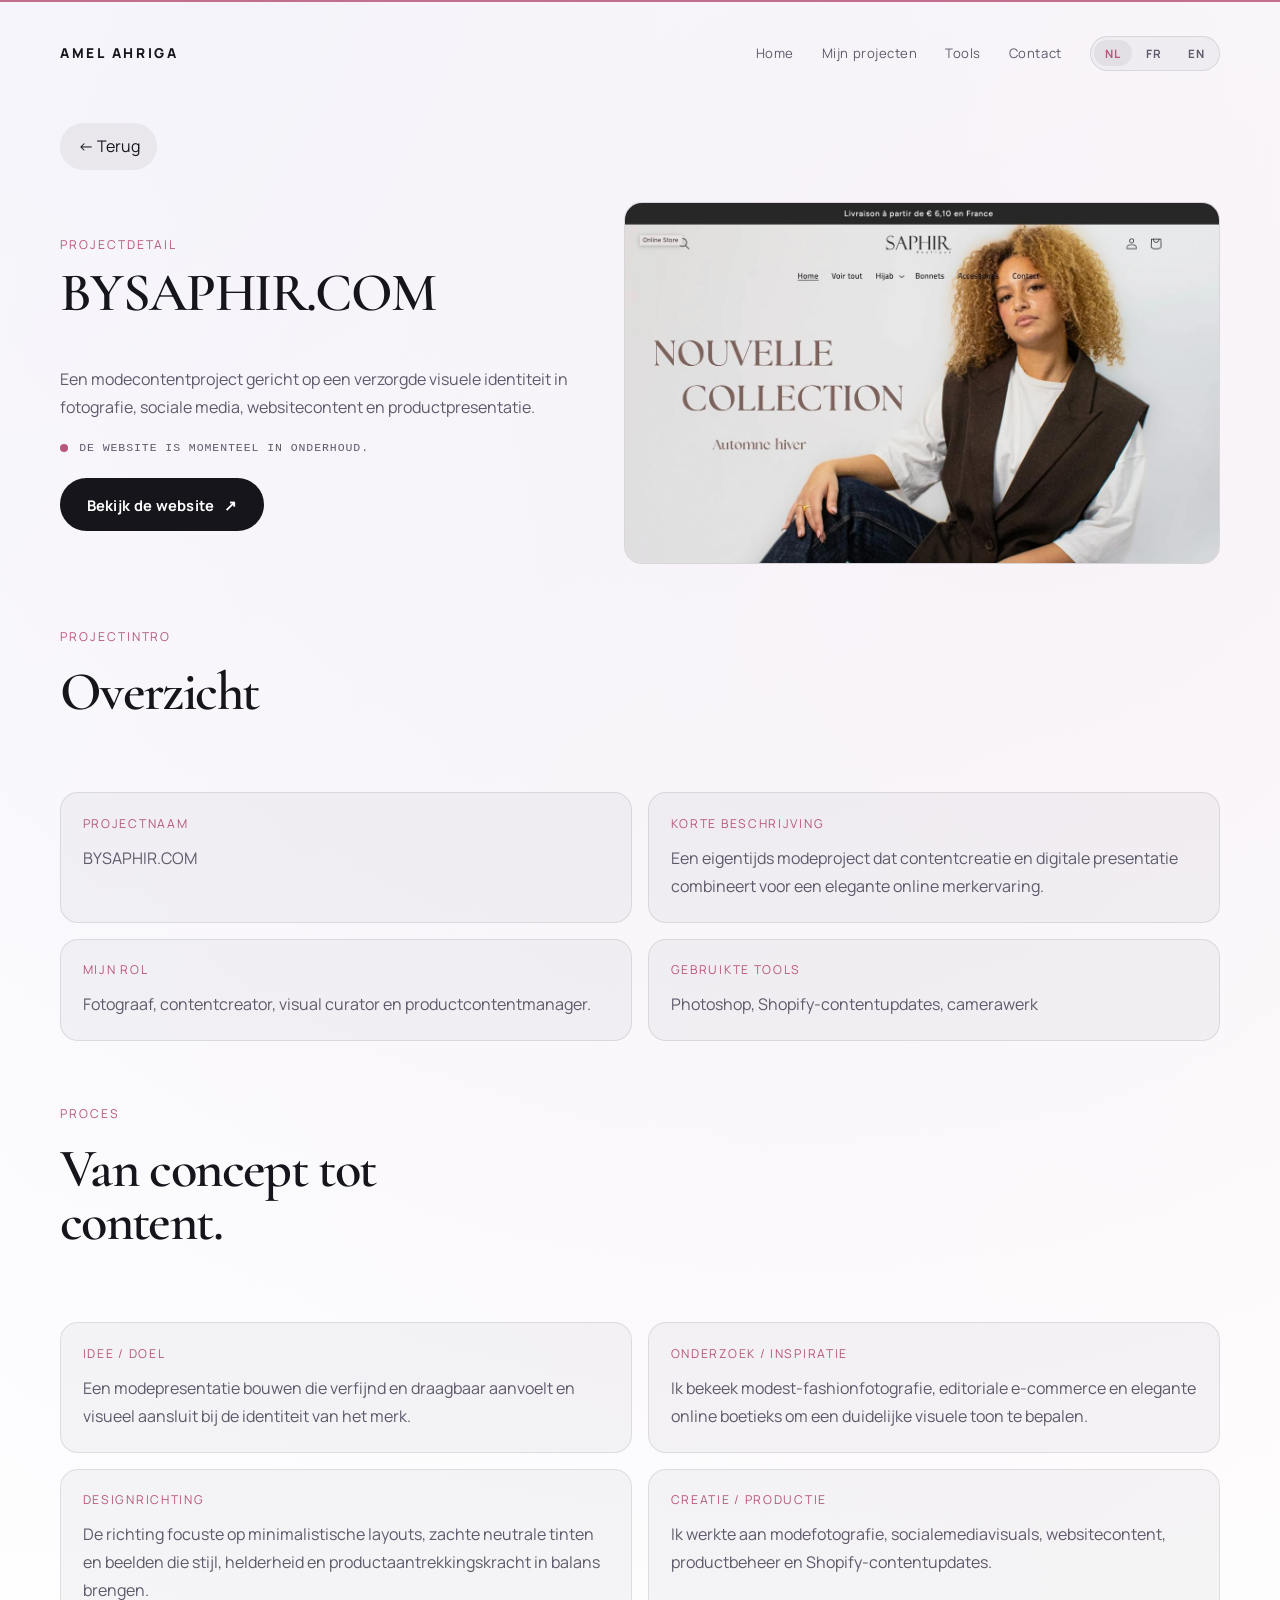
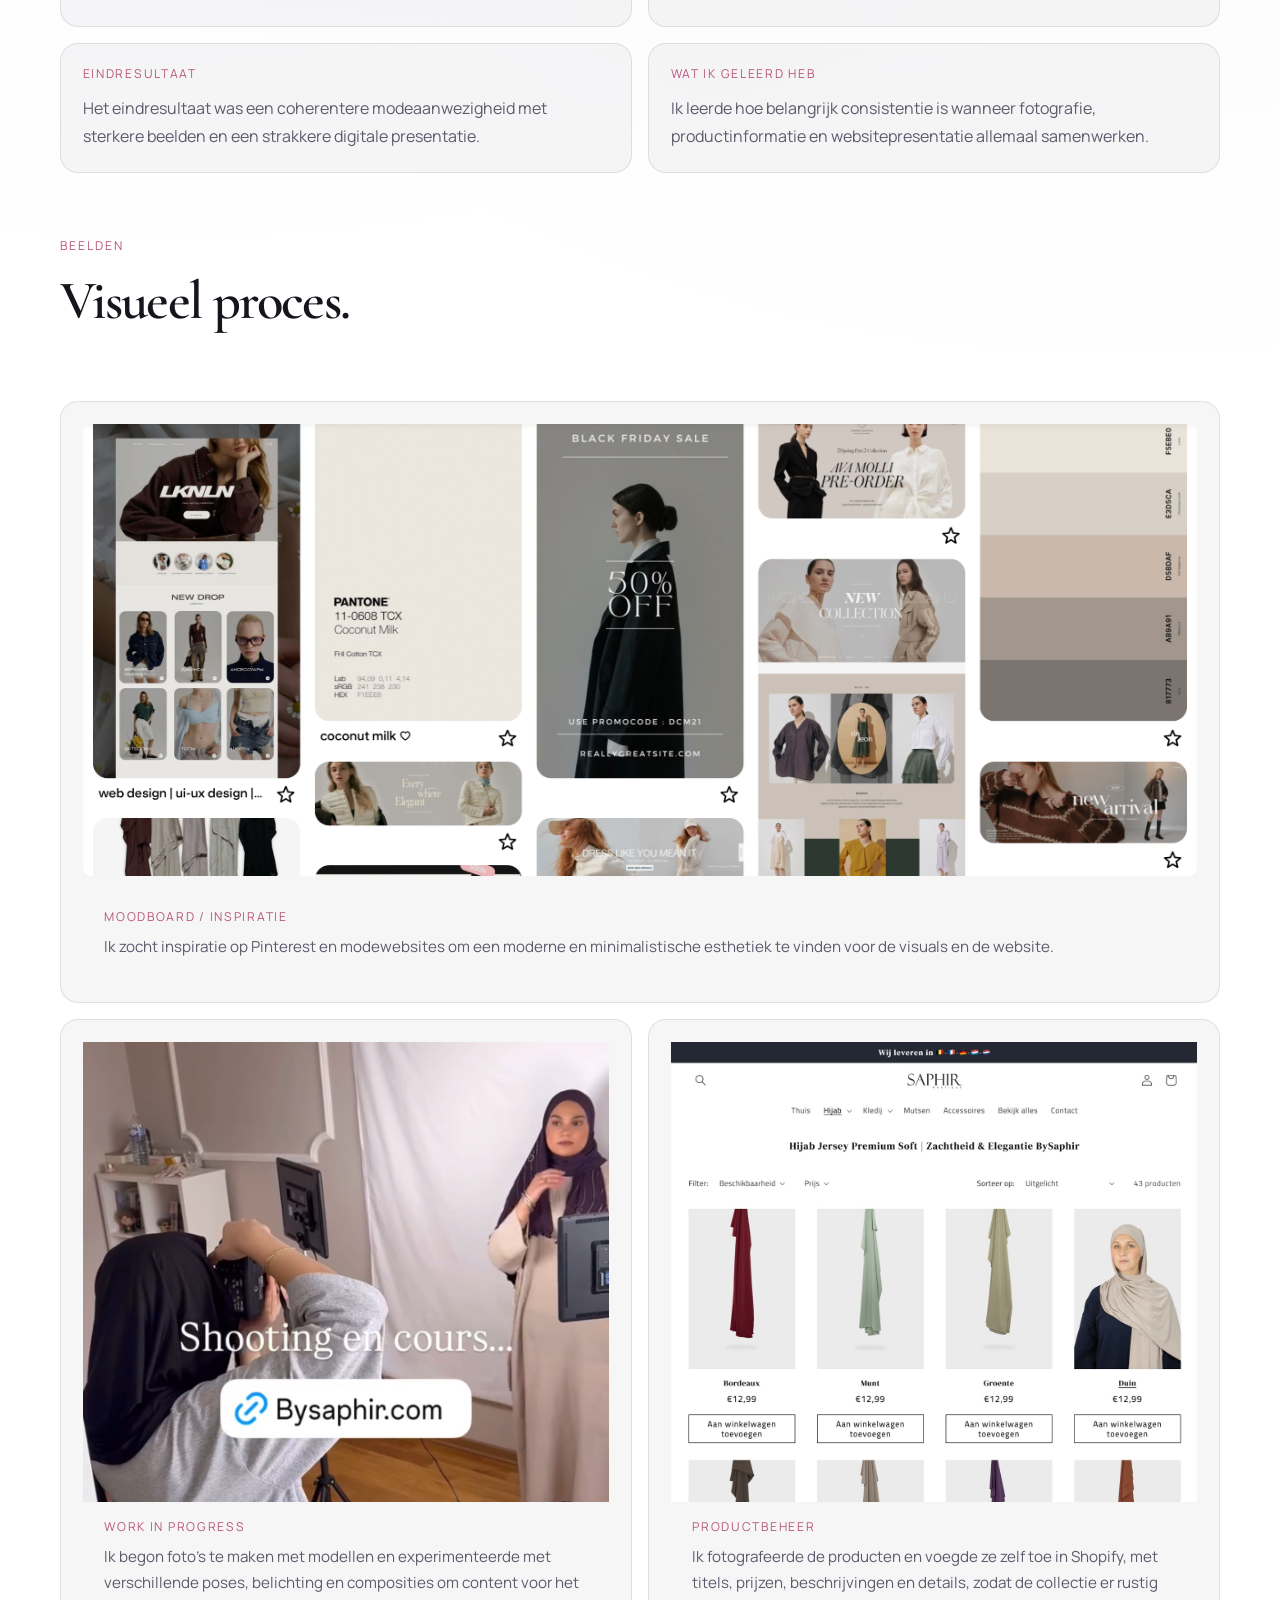
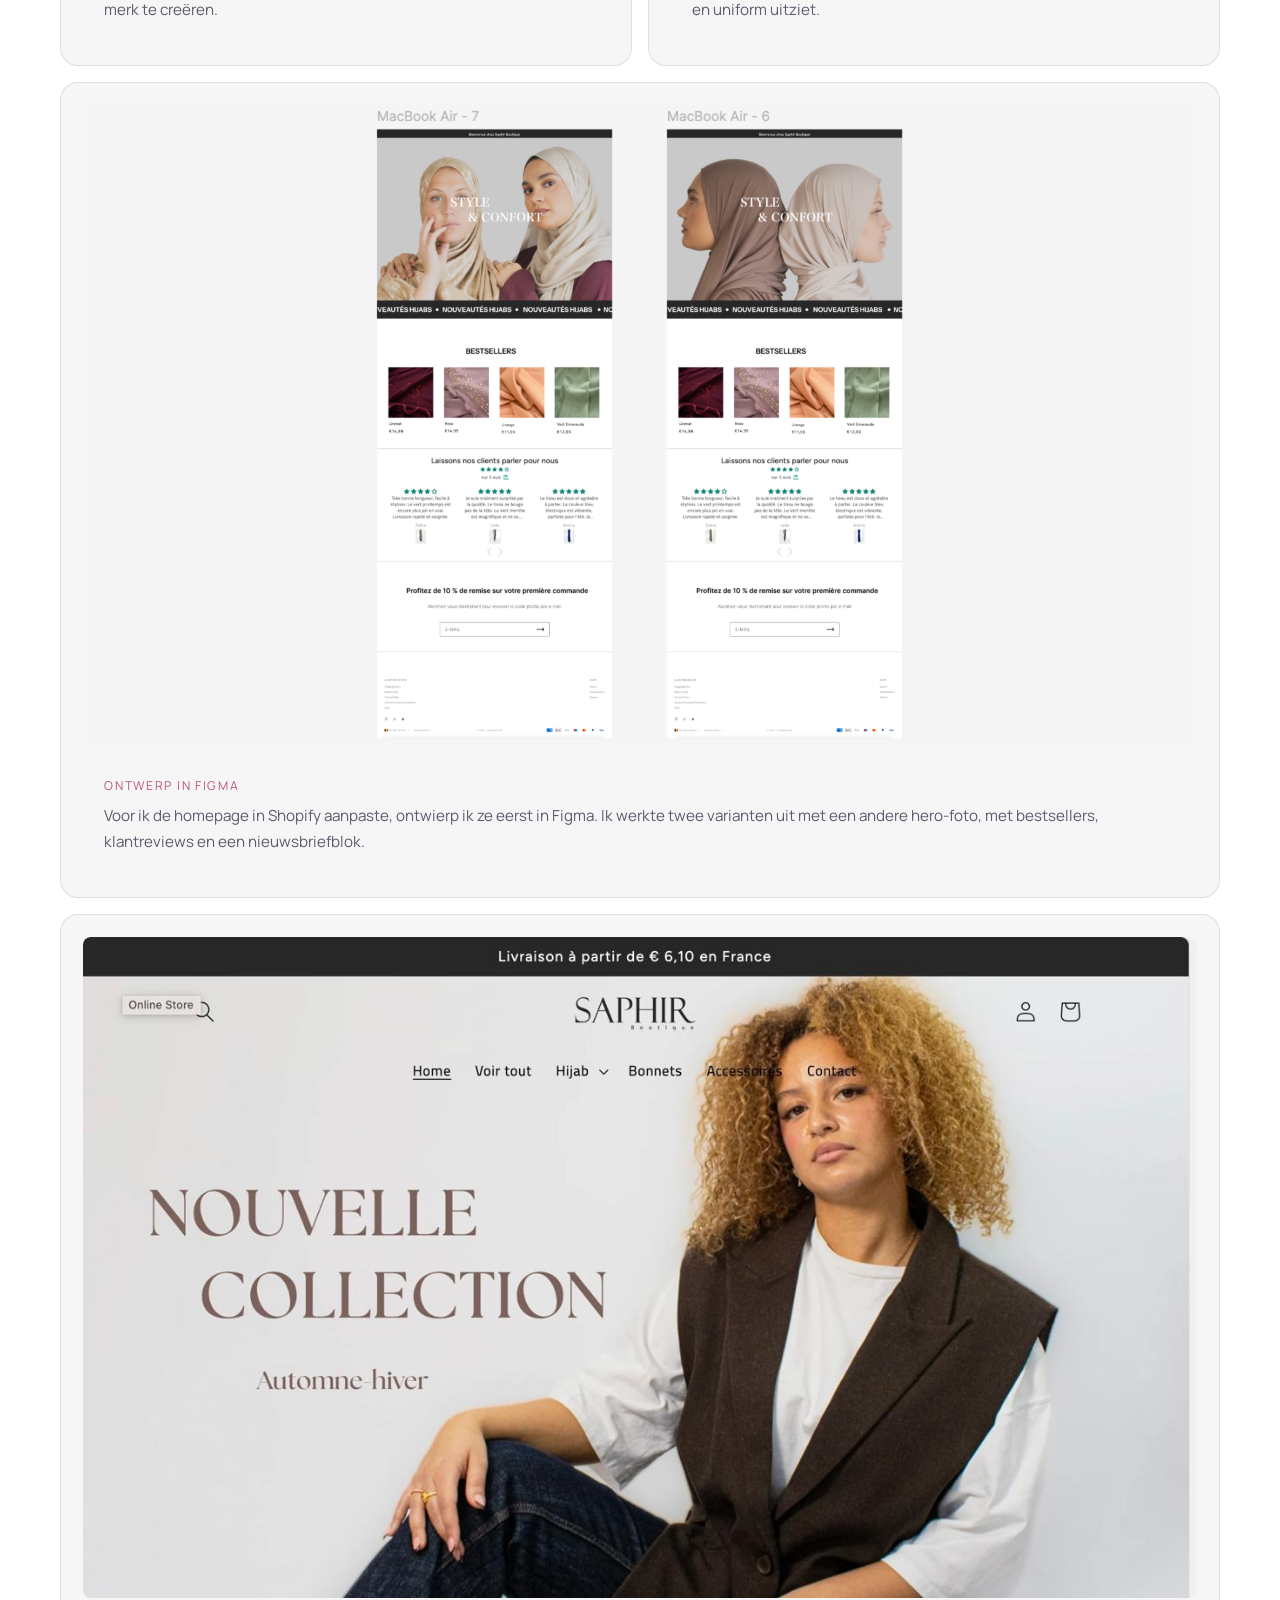
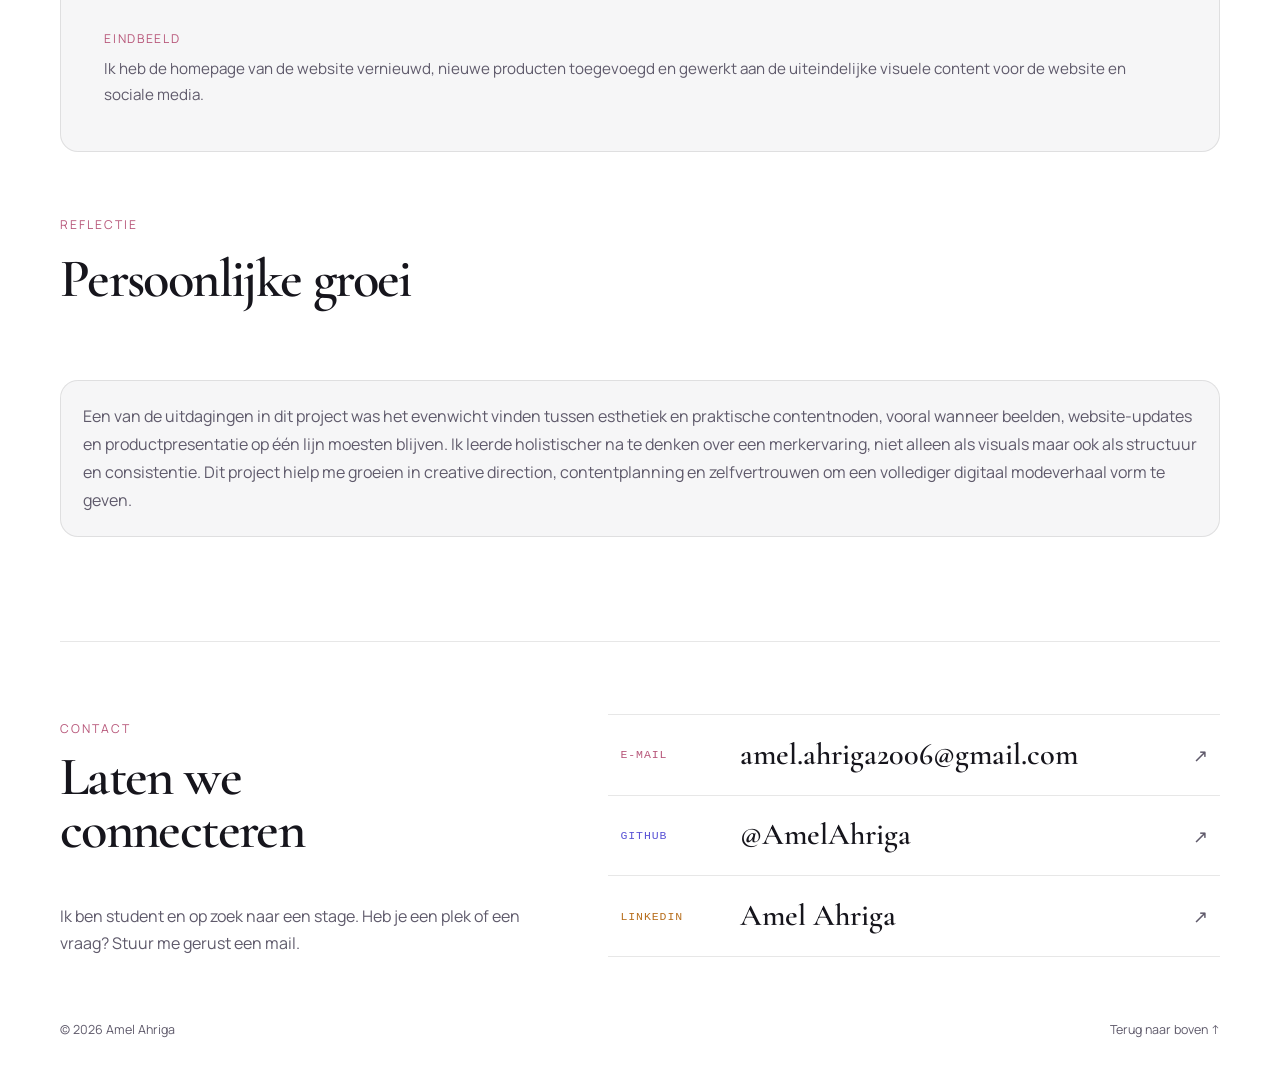
==== bysaphir.html @ 90c26c4d "Split portfolio into pages, add projects and light redesign - Move images into image/ and give each " ====
<!doctype html>
<html lang="nl">
  <head>
    <meta charset="UTF-8" />
    <meta name="viewport" content="width=device-width, initial-scale=1.0" />
    <title data-i18n="meta.title">Amel Ahriga | Digital Experience Design</title>
    <meta
      name="description"
      data-i18n-content="meta.description"
      content="Portfolio van Amel Ahriga, student Digital Experience Design, met werk in fotografie, XD/UI-design en 3D-design."
    />
    <link
      rel="icon"
      href="data:image/svg+xml,%3Csvg xmlns='http://www.w3.org/2000/svg' viewBox='0 0 64 64'%3E%3Ccircle cx='32' cy='32' r='30' fill='%2308080b' stroke='%23f4f1f8' stroke-width='2'/%3E%3Ctext x='31' y='42' text-anchor='middle' font-family='Georgia,serif' font-size='27' fill='%23f4f1f8'%3EAA%3C/text%3E%3Ccircle cx='51' cy='49' r='4' fill='%23d5849c'/%3E%3C/svg%3E"
    />
    <link rel="preconnect" href="https://fonts.googleapis.com" />
    <link rel="preconnect" href="https://fonts.gstatic.com" crossorigin />
    <link
      href="https://fonts.googleapis.com/css2?family=Manrope:wght@400;500;600;700;800&family=Cormorant+Garamond:wght@500;600&display=swap"
      rel="stylesheet"
    />
    <link rel="stylesheet" href="styles.css" />
  </head>
  <body>
    <div class="page-shell">
      <header class="site-header">
        <button
          class="brand"
          type="button"
          data-open-home
          aria-label="Amel Ahriga, home"
        >
          <span class="brand-name">Amel Ahriga</span>
        </button>
        <div class="header-right">
          <nav
            class="site-nav"
            aria-label="Hoofdnavigatie"
            data-i18n-aria="nav.aria"
          >
            <button type="button" data-open-home data-i18n="nav.home">
              Home
            </button>
            <button type="button" data-scroll-to="projects" data-i18n="nav.projects">
              Mijn projecten
            </button>
            <button type="button" data-scroll-to="skills" data-i18n="nav.tools">
              Tools
            </button>
            <button type="button" data-scroll-to="contact" data-i18n="nav.contact">
              Contact
            </button>
          </nav>
          <div
            class="lang-switch"
            role="group"
            aria-label="Taal kiezen"
            data-i18n-aria="lang.aria"
          >
            <button type="button" data-set-lang="nl" lang="nl" aria-pressed="true">
              NL
            </button>
            <button type="button" data-set-lang="fr" lang="fr" aria-pressed="false">
              FR
            </button>
            <button type="button" data-set-lang="en" lang="en" aria-pressed="false">
              EN
            </button>
          </div>
        </div>
      </header>

      <main id="top">
        <!-- ===================== PROJECT: BYSAPHIR ===================== -->
        <section
          class="project-detail section"
          data-project-view="bysaphir"
        >
          <button
            class="back-button"
            type="button"
            data-back-to-projects
            data-i18n="common.back"
          >
            ← Terug
          </button>

          <div class="detail-hero reveal is-visible">
            <div class="detail-copy">
              <p class="eyebrow" data-i18n="common.projectDetail">
                Projectdetail
              </p>
              <h2>BYSAPHIR.COM</h2>
              <p class="section-text" data-i18n="saphir.lead">
                Een modecontentproject gericht op een verzorgde visuele
                identiteit in fotografie, sociale media, websitecontent en
                productpresentatie.
              </p>
              <p class="in-progress-note status-note">
                <span class="in-progress-dot" aria-hidden="true"></span>
                <span data-i18n="saphir.maintenance">De website is momenteel in onderhoud.</span>
              </p>
              <div class="hero-actions">
                <a
                  class="hero-button hero-button-primary"
                  href="https://www.bysaphir.com/"
                  target="_blank"
                  rel="noopener"
                >
                  <span data-i18n="common.viewLive">Bekijk de website</span>
                  <span aria-hidden="true">↗</span>
                </a>
              </div>
            </div>
            <div class="detail-image-frame">
              <img
                src="image/bysaphir.jpg"
                alt="Collectiebeeld van de BYSAPHIR-website met een model en editoriale typografie."
                data-i18n-alt="card.saphir.photo.alt"
              />
            </div>
          </div>

          <div class="detail-section">
            <div class="section-heading">
              <p class="eyebrow" data-i18n="common.projectIntro">
                Projectintro
              </p>
              <h2 data-i18n="common.overview">Overzicht</h2>
            </div>
            <div class="detail-meta-grid">
              <article class="detail-meta-card">
                <p class="meta-label" data-i18n="common.projectName">
                  Projectnaam
                </p>
                <p>BYSAPHIR.COM</p>
              </article>
              <article class="detail-meta-card">
                <p class="meta-label" data-i18n="common.shortDesc">
                  Korte beschrijving
                </p>
                <p data-i18n="saphir.shortDesc">
                  Een eigentijds modeproject dat contentcreatie en digitale
                  presentatie combineert voor een elegante online
                  merkervaring.
                </p>
              </article>
              <article class="detail-meta-card">
                <p class="meta-label" data-i18n="common.role">Mijn rol</p>
                <p data-i18n="saphir.role">
                  Fotograaf, contentcreator, visual curator en
                  productcontentmanager.
                </p>
              </article>
              <article class="detail-meta-card">
                <p class="meta-label" data-i18n="common.tools">
                  Gebruikte tools
                </p>
                <p data-i18n="saphir.tools">
                  Photoshop, Shopify-contentupdates, camerawerk
                </p>
              </article>
            </div>
          </div>

          <div class="detail-section">
            <div class="section-heading">
              <p class="eyebrow" data-i18n="common.process">Proces</p>
              <h2 data-i18n="saphir.processTitle">Van concept tot content.</h2>
            </div>
            <div class="process-grid">
              <article class="process-card">
                <p class="meta-label" data-i18n="common.idea">Idee / doel</p>
                <p data-i18n="saphir.idea">
                  Een modepresentatie bouwen die verfijnd en draagbaar
                  aanvoelt en visueel aansluit bij de identiteit van het merk.
                </p>
              </article>
              <article class="process-card">
                <p class="meta-label" data-i18n="common.research">
                  Onderzoek / inspiratie
                </p>
                <p data-i18n="saphir.research">
                  Ik bekeek modest-fashionfotografie, editoriale e-commerce en
                  elegante online boetieks om een duidelijke visuele toon te
                  bepalen.
                </p>
              </article>
              <article class="process-card">
                <p class="meta-label" data-i18n="common.direction">
                  Designrichting
                </p>
                <p data-i18n="saphir.direction">
                  De richting focuste op minimalistische layouts, zachte
                  neutrale tinten en beelden die stijl, helderheid en
                  productaantrekkingskracht in balans brengen.
                </p>
              </article>
              <article class="process-card">
                <p class="meta-label" data-i18n="common.creation">
                  Creatie / productie
                </p>
                <p data-i18n="saphir.creation">
                  Ik werkte aan modefotografie, socialemediavisuals,
                  websitecontent, productbeheer en Shopify-contentupdates.
                </p>
              </article>
              <article class="process-card">
                <p class="meta-label" data-i18n="common.result">
                  Eindresultaat
                </p>
                <p data-i18n="saphir.result">
                  Het eindresultaat was een coherentere modeaanwezigheid met
                  sterkere beelden en een strakkere digitale presentatie.
                </p>
              </article>
              <article class="process-card">
                <p class="meta-label" data-i18n="common.learned">
                  Wat ik geleerd heb
                </p>
                <p data-i18n="saphir.learned">
                  Ik leerde hoe belangrijk consistentie is wanneer fotografie,
                  productinformatie en websitepresentatie allemaal
                  samenwerken.
                </p>
              </article>
            </div>
          </div>

          <div class="detail-section">
            <div class="section-heading">
              <p class="eyebrow" data-i18n="common.images">Beelden</p>
              <h2 data-i18n="common.visualProcess">Visueel proces.</h2>
            </div>
            <div class="detail-gallery detail-gallery-saphir">
              <figure class="gallery-card gallery-visual gallery-span">
                <img
                  src="image/bysaphir-moodboard.png"
                  alt="Pinterest-inspiratiebord voor BYSAPHIR met minimalistische modewebsites, neutrale kleurpaletten en editoriale modebeelden."
                  data-i18n-alt="saphir.moodboardAlt"
                />
                <figcaption>
                  <span data-i18n="common.moodboard">Moodboard / inspiratie</span>
                  <p data-i18n="saphir.moodboard">
                    Ik zocht inspiratie op Pinterest en modewebsites om een
                    moderne en minimalistische esthetiek te vinden voor de
                    visuals en de website.
                  </p>
                </figcaption>
              </figure>
              <figure class="gallery-card gallery-visual gallery-visual-tall">
                <img
                  src="image/bysaphir-progress.jpeg"
                  alt="Behind the scenes van een BYSAPHIR-fotoshoot met camera, statief en studioachtergrond."
                  data-i18n-alt="saphir.wipAlt"
                />
                <figcaption>
                  <span data-i18n="common.wip">Work in progress</span>
                  <p data-i18n="saphir.wip">
                    Ik begon foto's te maken met modellen en experimenteerde
                    met verschillende poses, belichting en composities om
                    content voor het merk te creëren.
                  </p>
                </figcaption>
              </figure>
              <figure class="gallery-card gallery-visual gallery-visual-top">
                <img
                  src="image/bysaphir-products.jpg"
                  alt="Collectiepagina van BYSAPHIR met hijabs in verschillende kleuren, productfoto's, prijzen en filters."
                  data-i18n-alt="saphir.productsAlt"
                />
                <figcaption>
                  <span data-i18n="common.products">Productbeheer</span>
                  <p data-i18n="saphir.products">Ik fotografeerde de producten en voegde ze zelf toe in Shopify, met titels, prijzen, beschrijvingen en details, zodat de collectie er rustig en uniform uitziet.</p>
                </figcaption>
              </figure>
              <figure class="gallery-card gallery-visual gallery-span gallery-visual-contain">
                <img
                  src="image/bysaphir-figma.png"
                  alt="Twee Figma-ontwerpen van de BYSAPHIR-homepage met de hero Style &amp; Confort, bestsellers, klantreviews en een nieuwsbriefblok."
                  data-i18n-alt="saphir.figmaAlt"
                />
                <figcaption>
                  <span data-i18n="common.figmaDesign">Ontwerp in Figma</span>
                  <p data-i18n="saphir.figma">Voor ik de homepage in Shopify aanpaste, ontwierp ik ze eerst in Figma. Ik werkte twee varianten uit met een andere hero-foto, met bestsellers, klantreviews en een nieuwsbriefblok.</p>
                </figcaption>
              </figure>
              <figure class="gallery-card gallery-visual gallery-span">
                <img
                  src="image/bysaphir.jpg"
                  alt="Eindbeeld van de BYSAPHIR-collectie."
                  data-i18n-alt="saphir.finalAlt"
                />
                <figcaption>
                  <span data-i18n="common.finalVisual">Eindbeeld</span>
                  <p data-i18n="saphir.final">
                    Ik heb de homepage van de website vernieuwd, nieuwe
                    producten toegevoegd en gewerkt aan de uiteindelijke
                    visuele content voor de website en sociale media.
                  </p>
                </figcaption>
              </figure>
            </div>
          </div>

          <div class="detail-section">
            <div class="section-heading">
              <p class="eyebrow" data-i18n="common.reflection">Reflectie</p>
              <h2 data-i18n="common.growth">Persoonlijke groei</h2>
            </div>
            <div class="reflection-card">
              <p data-i18n="saphir.reflection">
                Een van de uitdagingen in dit project was het evenwicht vinden
                tussen esthetiek en praktische contentnoden, vooral wanneer
                beelden, website-updates en productpresentatie op één lijn
                moesten blijven. Ik leerde holistischer na te denken over een
                merkervaring, niet alleen als visuals maar ook als structuur
                en consistentie. Dit project hielp me groeien in creative
                direction, contentplanning en zelfvertrouwen om een
                vollediger digitaal modeverhaal vorm te geven.
              </p>
            </div>
          </div>
        </section>

      </main>

      <footer class="site-footer section reveal" id="contact">
        <div class="contact-layout">
          <div class="contact-intro">
            <p class="eyebrow" data-i18n="nav.contact">Contact</p>
            <h2 data-i18n="footer.title">Laten we connecteren</h2>
            <p class="footer-text" data-i18n="footer.internship">
              Ik ben student en op zoek naar een stage. Heb je een plek of een
              vraag? Stuur me gerust een mail.
            </p>
          </div>

          <ul class="contact-list">
            <li class="contact-row contact-row-mail">
              <span class="contact-label" data-i18n="contact.email">E-mail</span>
              <a class="contact-value" href="mailto:amel.ahriga2006@gmail.com"
                >amel.ahriga2006@gmail.com</a
              >
              <span class="contact-arrow" aria-hidden="true">↗</span>
            </li>
            <li class="contact-row contact-row-github">
              <span class="contact-label">GitHub</span>
              <a
                class="contact-value"
                href="https://github.com/AmelAhriga"
                target="_blank"
                rel="noopener"
                >@AmelAhriga</a
              >
              <span class="contact-arrow" aria-hidden="true">↗</span>
            </li>
            <li class="contact-row contact-row-linkedin">
              <span class="contact-label">LinkedIn</span>
              <a
                class="contact-value"
                href="https://www.linkedin.com/search/results/people/?keywords=Amel%20Ahriga"
                target="_blank"
                rel="noopener"
                >Amel Ahriga</a
              >
              <span class="contact-arrow" aria-hidden="true">↗</span>
            </li>
          </ul>
        </div>

        <div class="footer-bottom">
          <span>© <span data-year>2026</span> Amel Ahriga</span>
          <a href="#top" data-i18n="footer.top"
            >Terug naar boven ↑</a
          >
        </div>
      </footer>
    </div>

    <script src="translations.js"></script>
    <script src="script.js"></script>
  </body>
</html>
---- styles.css ----
:root {
  color-scheme: light;
  --bg: #ffffff;
  --bg-soft: #f4f3f6;
  --panel: rgba(22, 21, 28, 0.035);
  --panel-strong: rgba(22, 21, 28, 0.06);
  --text: #16151c;
  --muted: #5f5a6b;
  --line: rgba(22, 21, 28, 0.1);
  --accent-photo: #b8577a;
  --accent-xd: #5b54d6;
  --accent-3d: #b86f1e;
  --accent: var(--accent-photo);
  --shadow: 0 18px 46px rgba(22, 21, 28, 0.12);
  --radius: 18px;
  --max-width: 1160px;
}

* {
  box-sizing: border-box;
}

html {
  scroll-behavior: smooth;
}

body {
  margin: 0;
  min-height: 100vh;
  overflow-x: clip;
  font-family: "Manrope", sans-serif;
  color: var(--text);
  background:
    radial-gradient(circle at 12% 0%, rgba(91, 84, 214, 0.05), transparent 32%),
    radial-gradient(circle at 88% 8%, rgba(184, 87, 122, 0.05), transparent 28%),
    var(--bg);
}

.page-shell {
  width: min(calc(100% - 2rem), var(--max-width));
  margin: 0 auto;
  padding: 1.25rem 0 0;
}

.site-header {
  position: sticky;
  top: 0;
  z-index: 10;
  display: flex;
  align-items: center;
  justify-content: space-between;
  gap: 1rem;
  padding: 1rem 0 1.25rem;
  isolation: isolate;
}

/* Full-width, frosted white bar behind the sticky header, so content that
   scrolls underneath is hidden cleanly instead of showing through blurred.
   At the top of the page it stays invisible and the header blends in. */
.site-header::before {
  content: "";
  position: absolute;
  z-index: -1;
  top: 0;
  bottom: 0;
  left: 50%;
  width: 100vw;
  transform: translateX(-50%);
  background: rgba(255, 255, 255, 0.88);
  backdrop-filter: blur(16px) saturate(1.2);
  -webkit-backdrop-filter: blur(16px) saturate(1.2);
  border-bottom: 1px solid var(--line);
  opacity: 0;
  transition: opacity 300ms ease;
}

/* The bar only appears once the page has scrolled (set in script.js). */
.site-header.is-scrolled::before {
  opacity: 1;
}


.brand,
.site-nav a {
  color: inherit;
  text-decoration: none;
}

/* Logo: name in spaced capitals */
.brand {
  display: inline-flex;
  align-items: baseline;
  gap: 0;
  appearance: none;
  border: 0;
  background: transparent;
  padding: 0;
  color: inherit;
  font: inherit;
  cursor: pointer;
}

.brand-name {
  font-size: 0.85rem;
  font-weight: 800;
  letter-spacing: 0.2em;
  text-transform: uppercase;
}

.site-nav {
  display: flex;
  gap: 1.75rem;
  flex-wrap: wrap;
}

.site-nav button,
.site-nav a {
  appearance: none;
  border: 0;
  background: transparent;
  font: inherit;
  padding: 0;
  color: var(--muted);
  font-size: 0.82rem;
  letter-spacing: 0.04em;
  cursor: pointer;
  transition: color 180ms ease;
}

#projects,
#skills,
#contact {
  scroll-margin-top: 5rem;
}

.header-right {
  display: flex;
  align-items: center;
  gap: 1.75rem;
  flex-wrap: wrap;
}

.lang-switch {
  display: inline-flex;
  gap: 0.2rem;
  padding: 0.2rem;
  border: 1px solid var(--line);
  border-radius: 999px;
  background: var(--panel);
}

.lang-switch button {
  appearance: none;
  border: 0;
  background: transparent;
  font: inherit;
  font-size: 0.72rem;
  font-weight: 700;
  letter-spacing: 0.08em;
  color: var(--muted);
  padding: 0.35rem 0.7rem;
  border-radius: 999px;
  cursor: pointer;
  transition: color 180ms ease, background 180ms ease;
}

.lang-switch button:hover,
.lang-switch button:focus-visible {
  color: var(--text);
}

.lang-switch button[aria-pressed="true"] {
  background: var(--panel-strong);
  color: var(--text);
}

.site-nav button:hover,
.site-nav button:focus-visible,
.site-nav a:hover,
.site-nav a:focus-visible {
  color: var(--text);
}

.section {
  padding: 4.5rem 0;
}

/* ============================ HERO ============================ */
/* Minimal hero: a big name and one rotating role
   (designer / developer / fotograaf) in its own accent colour. */
.hero {
  --role-color: var(--accent-xd);
  display: flex;
  flex-direction: column;
  justify-content: center;
  min-height: min(80vh, 760px);
  padding: clamp(3rem, 8vw, 6rem) 0 clamp(3rem, 6vw, 5rem);
  border-bottom: 1px solid var(--line);
}

.hero[data-role="developer"] {
  --role-color: var(--accent-3d);
}

.hero[data-role="photographer"] {
  --role-color: var(--accent-photo);
}

.hero-copy {
  max-width: 980px;
  animation: hero-up 1s cubic-bezier(0.2, 0.8, 0.2, 1) 0.1s both;
}

@keyframes hero-up {
  from {
    opacity: 0;
    transform: translateY(16px);
  }
}

.hero-status {
  display: flex;
  width: fit-content;
  align-items: center;
  gap: 0.55rem;
  margin: 0 0 1.6rem;
  padding: 0.55rem 1.1rem;
  appearance: none;
  border: 1px solid var(--accent-photo);
  border-radius: 999px;
  background: var(--bg-soft);
  box-shadow: 0 8px 28px -12px color-mix(in srgb, var(--accent-photo) 70%, transparent);
  color: var(--text);
  font: inherit;
  font-size: 0.85rem;
  font-weight: 700;
  letter-spacing: 0.02em;
  cursor: pointer;
  transition: box-shadow 300ms ease;
}

.hero-status-arrow {
  color: var(--accent-photo);
  transition: transform 250ms ease;
}

.hero-status:hover,
.hero-status:focus-visible {
  box-shadow: 0 10px 34px -10px color-mix(in srgb, var(--accent-photo) 90%, transparent);
}

.hero-status:hover .hero-status-arrow,
.hero-status:focus-visible .hero-status-arrow {
  transform: translateX(4px);
}

.hero-title {
  max-width: none;
  margin-bottom: 1.75rem;
  font-size: clamp(3.4rem, 11vw, 8.5rem);
  line-height: 0.9;
  letter-spacing: -0.045em;
}

/* Marquee: full-width band under the hero that slowly scrolls through the
   disciplines and tools. The list is repeated once so the loop is seamless;
   it pauses on hover and stands still for reduced motion. */
.marquee {
  position: relative;
  width: 100vw;
  margin-left: calc(50% - 50vw);
  padding: 1.35rem 0;
  overflow: hidden;
  border-top: 1px solid var(--line);
  border-bottom: 1px solid var(--line);
  -webkit-mask-image: linear-gradient(90deg, transparent, #000 8%, #000 92%, transparent);
  mask-image: linear-gradient(90deg, transparent, #000 8%, #000 92%, transparent);
}

.marquee-track {
  display: flex;
  width: max-content;
  animation: marquee-scroll 45s linear infinite;
}

.marquee:hover .marquee-track {
  animation-play-state: paused;
}

.marquee-group {
  display: flex;
  flex-shrink: 0;
  margin: 0;
  padding: 0;
  list-style: none;
}

.marquee-item {
  display: flex;
  align-items: center;
  font-family: "Cormorant Garamond", serif;
  font-size: clamp(1.6rem, 3vw, 2.4rem);
  font-style: italic;
  font-weight: 600;
  line-height: 1;
  white-space: nowrap;
  transition: color 250ms ease;
}

/* Small dot after each item, in the item's discipline colour */
.marquee-item::after {
  content: "";
  width: 7px;
  height: 7px;
  margin: 0 2rem;
  border-radius: 50%;
  background: var(--marquee-accent);
}

.marquee-item:hover {
  color: var(--marquee-accent);
}

.marquee-xd {
  --marquee-accent: var(--accent-xd);
}

.marquee-3d {
  --marquee-accent: var(--accent-3d);
}

.marquee-photo {
  --marquee-accent: var(--accent-photo);
}

@keyframes marquee-scroll {
  to {
    transform: translateX(-50%);
  }
}

@media (prefers-reduced-motion: reduce) {
  .marquee-track {
    animation: none;
  }
}

.hero-intro {
  max-width: 54ch;
  margin-bottom: 2.2rem;
  font-size: 1.02rem;
}

.hero-actions {
  display: flex;
  flex-wrap: wrap;
  gap: 0.9rem;
}

.hero-button {
  appearance: none;
  display: inline-flex;
  align-items: center;
  gap: 0.6rem;
  padding: 0.95rem 1.6rem;
  border-radius: 999px;
  font: inherit;
  font-size: 0.92rem;
  font-weight: 700;
  letter-spacing: 0.02em;
  text-decoration: none;
  cursor: pointer;
  transition:
    background 250ms ease,
    border-color 250ms ease;
}

.hero-button-primary {
  border: 1px solid transparent;
  background: var(--text);
  color: var(--bg);
}

.hero-button-primary span[aria-hidden] {
  transition: transform 250ms ease;
}

.hero-button-primary:hover,
.hero-button-primary:focus-visible {
  background: #34323d;
}

.hero-button-primary:hover span[aria-hidden],
.hero-button-primary:focus-visible span[aria-hidden] {
  transform: translateX(4px);
}

.hero-button-ghost {
  border: 1px solid rgba(22, 21, 28, 0.2);
  background: transparent;
  color: var(--text);
}

.hero-button-ghost:hover,
.hero-button-ghost:focus-visible {
  border-color: var(--text);
}

@media (prefers-reduced-motion: reduce) {
  .hero *,
  .hero *::before,
  .hero *::after {
    animation: none !important;
    transition: none !important;
  }
}

.eyebrow {
  margin: 0 0 0.9rem;
  color: var(--accent-photo);
  text-transform: uppercase;
  letter-spacing: 0.16em;
  font-size: 0.76rem;
}

h1,
h2,
h3,
p {
  margin-top: 0;
}

h1,
h2 {
  line-height: 0.98;
}

h1 {
  max-width: 11ch;
  font-family: "Cormorant Garamond", serif;
  font-size: clamp(2.75rem, 6.5vw, 4.5rem);
  font-weight: 600;
  letter-spacing: -0.03em;
}

h2 {
  max-width: 14ch;
  font-family: "Cormorant Garamond", serif;
  font-size: clamp(2.2rem, 5vw, 3.4rem);
  font-weight: 600;
  letter-spacing: -0.03em;
}

h3 {
  margin-bottom: 0.8rem;
  font-size: 1.5rem;
  font-weight: 600;
}

.subtitle {
  margin-bottom: 1rem;
  color: var(--muted);
  font-family: "Cormorant Garamond", serif;
  font-size: 1.3rem;
  font-weight: 500;
}

.intro,
.section-text,
.project-content p,
.category-intro {
  color: var(--muted);
  line-height: 1.75;
  font-size: 1rem;
}

.intro,
.section-text,
.category-intro {
  max-width: 60ch;
}

/* ============================ ABOUT ============================ */
.about {
  display: grid;
  grid-template-columns: 12rem minmax(0, 1fr);
  gap: 2rem;
  border-bottom: 1px solid var(--line);
}

.about-label {
  padding-top: 0.9rem;
}

.about-text {
  max-width: 30em;
  margin: 0;
  font-family: "Cormorant Garamond", serif;
  font-size: clamp(1.6rem, 3vw, 2.4rem);
  font-weight: 500;
  line-height: 1.3;
  letter-spacing: -0.01em;
  color: var(--text);
}

.about-text em {
  font-weight: 600;
}

.hl-xd {
  color: var(--accent-xd);
}

.hl-photo {
  color: var(--accent-photo);
}

.hl-3d {
  color: var(--accent-3d);
}

/* ===================== WORK INDEX (homepage) =====================
   Disciplines are shown as an editorial index: big numbered rows with
   an accent sweep on hover. On touch screens each row shows a thumbnail. */
.work-heading {
  display: flex;
  align-items: flex-end;
  justify-content: space-between;
  gap: 1.5rem;
  margin-bottom: 1.5rem;
}

.work-heading .section-heading {
  margin-bottom: 0;
}

.work-heading h2,
.skills .section-heading h2 {
  max-width: none;
}

.work-heading-meta {
  display: grid;
  justify-items: end;
  gap: 0.35rem;
  margin: 0 0 0.4rem;
  font-family: ui-monospace, "SF Mono", Menlo, monospace;
  font-size: 0.72rem;
  letter-spacing: 0.08em;
  text-transform: uppercase;
  color: var(--muted);
}

.work-heading-total {
  font-family: "Cormorant Garamond", serif;
  font-size: 2.4rem;
  letter-spacing: -0.02em;
  text-transform: none;
  color: var(--text);
  line-height: 1;
}

.work-index {
  position: relative;
  border-top: 1px solid var(--line);
}

.work-row {
  --row-accent: var(--accent);
  position: relative;
  isolation: isolate;
  display: grid;
  grid-template-columns: 4.5rem minmax(0, 1.4fr) minmax(0, 1fr) 7.5rem 3.25rem;
  align-items: center;
  gap: 1.5rem;
  width: 100%;
  padding: 2.1rem 1.25rem;
  border: 0;
  border-bottom: 1px solid var(--line);
  appearance: none;
  background: transparent;
  color: inherit;
  font: inherit;
  text-align: left;
  cursor: pointer;
  overflow: hidden;
}

.work-row-xd {
  --row-accent: var(--accent-xd);
}

.work-row-3d {
  --row-accent: var(--accent-3d);
}

.work-row-photography {
  --row-accent: var(--accent-photo);
}

/* Accent sweep that fills the row from the left */
.work-row::before {
  content: "";
  position: absolute;
  inset: 0;
  z-index: -1;
  background: linear-gradient(
    90deg,
    color-mix(in srgb, var(--row-accent) 20%, transparent),
    color-mix(in srgb, var(--row-accent) 4%, transparent) 70%
  );
  transform: scaleX(0);
  transform-origin: left;
  transition: transform 600ms cubic-bezier(0.7, 0, 0.2, 1);
}

.work-row:hover::before,
.work-row:focus-visible::before {
  transform: scaleX(1);
}

.work-row:focus-visible {
  outline: 2px solid var(--row-accent);
  outline-offset: -2px;
}

.work-row-num {
  font-family: ui-monospace, "SF Mono", Menlo, monospace;
  font-size: 0.8rem;
  letter-spacing: 0.1em;
  color: var(--muted);
  transition: color 300ms ease;
}

.work-row-title {
  font-family: "Cormorant Garamond", serif;
  font-size: clamp(2rem, 4.2vw, 3.6rem);
  font-weight: 600;
  line-height: 0.95;
  overflow-wrap: anywhere;
  letter-spacing: -0.035em;
  transition:
    transform 500ms cubic-bezier(0.2, 0.8, 0.2, 1),
    color 300ms ease,
    opacity 300ms ease;
}

.work-row-info {
  display: grid;
  gap: 0.45rem;
  transition: opacity 300ms ease;
}

.work-row-desc {
  color: var(--muted);
  font-size: 0.92rem;
  line-height: 1.55;
}

.work-row-tools {
  font-family: ui-monospace, "SF Mono", Menlo, monospace;
  font-size: 0.7rem;
  letter-spacing: 0.08em;
  text-transform: uppercase;
  color: var(--row-accent);
}

.work-row-count {
  padding: 0.4rem 0.8rem;
  border: 1px solid var(--line);
  border-radius: 999px;
  font-size: 0.72rem;
  letter-spacing: 0.06em;
  white-space: nowrap;
  justify-self: end;
  color: var(--muted);
  transition:
    border-color 300ms ease,
    color 300ms ease;
}

.work-row-arrow {
  display: grid;
  place-items: center;
  width: 3.25rem;
  height: 3.25rem;
  border: 1px solid var(--line);
  border-radius: 50%;
  font-size: 1.15rem;
}

.work-row:hover .work-row-num,
.work-row:focus-visible .work-row-num {
  color: var(--row-accent);
}

.work-row:hover .work-row-title,
.work-row:focus-visible .work-row-title {
  transform: translateX(0.6rem);
  font-style: italic;
  color: var(--row-accent);
}

.work-row:hover .work-row-count,
.work-row:focus-visible .work-row-count {
  border-color: var(--row-accent);
  color: var(--text);
}

/* Dim the rows you are not hovering */
.work-index:has(.work-row:hover) .work-row:not(:hover) .work-row-title,
.work-index:has(.work-row:hover) .work-row:not(:hover) .work-row-info {
  opacity: 0.35;
}

.work-row-thumb {
  display: none;
}

@media (hover: none), (max-width: 900px) {
  .work-heading-meta span:last-child {
    display: none;
  }

  .work-row {
    grid-template-columns: 1fr auto;
    grid-template-areas:
      "num count"
      "title arrow"
      "info info"
      "thumb thumb";
    gap: 0.9rem 1rem;
    padding: 1.75rem 0.25rem;
  }

  .work-row-num {
    grid-area: num;
  }

  .work-row-count {
    grid-area: count;
    justify-self: end;
  }

  .work-row-title {
    grid-area: title;
  }

  .work-row-arrow {
    grid-area: arrow;
    width: 2.75rem;
    height: 2.75rem;
  }

  .work-row-info {
    grid-area: info;
  }

  .work-row-thumb {
    grid-area: thumb;
    display: block;
    width: 100%;
    height: 200px;
    margin-top: 0.4rem;
    border-radius: 12px;
    object-fit: cover;
  }

  .work-row:hover .work-row-title {
    transform: none;
  }
}

.section-heading {
  display: grid;
  gap: 0.4rem;
  margin-bottom: 1.75rem;
}

.site-footer h2,
.category-view .section-heading h2 {
  max-width: 12ch;
}

/* ========================= PROJECT CARDS =========================
   Minimal editorial cards: image on top, text underneath, no box. */
.project-grid {
  display: grid;
  grid-template-columns: repeat(2, minmax(0, 1fr));
  gap: 3.5rem 2.5rem;
}

.project-card-button,
.back-button {
  appearance: none;
  border: 0;
  font: inherit;
}

.project-card-button {
  width: 100%;
  padding: 0;
  color: inherit;
  text-align: left;
  background: transparent;
  cursor: pointer;
}

.project-card-button:focus-visible,
.back-button:focus-visible,
.brand:focus-visible {
  outline: 2px solid rgba(213, 132, 156, 0.75);
  outline-offset: 4px;
}

.project-image {
  position: relative;
  aspect-ratio: 4 / 3;
  border-radius: 12px;
  overflow: hidden;
}

.project-image img {
  display: block;
  width: 100%;
  height: 100%;
  object-fit: cover;
  object-position: center;
  transition: transform 600ms cubic-bezier(0.2, 0.7, 0.2, 1);
}

.project-card-button:hover .project-image img,
.project-card-button:focus-visible .project-image img {
  transform: scale(1.03);
}

.project-image-saphir img {
  object-position: center 18%;
}

.project-image-saphir {
  background: linear-gradient(135deg, #2a1e24, #101116 55%, #09090d);
}

.project-image-gold {
  background: linear-gradient(140deg, #231a1a, #141118 50%, #08080c);
}

.project-image-habit {
  background: #dfe3eb;
}

.project-image-habit img {
  object-position: center 35%;
}

.project-image-reviva img {
  object-position: left center;
}

.project-image-3d {
  background: linear-gradient(140deg, #2a2030, #141118 50%, #08080c);
}

.project-image-3d img {
  object-position: 42% center;
}

/* Typographic tile for a project without a picture yet. */
.project-image-typo {
  display: grid;
  place-items: center;
  background:
    radial-gradient(circle at 30% 20%, rgba(91, 84, 214, 0.1), transparent 60%),
    var(--bg-soft);
  border: 1px solid var(--line);
}

.project-image-typo span {
  font-family: "Cormorant Garamond", serif;
  font-size: clamp(2rem, 4vw, 3rem);
  font-weight: 600;
  letter-spacing: -0.02em;
  color: var(--text);
}

.project-image::after {
  content: "";
  position: absolute;
  inset: 0;
  background: linear-gradient(180deg, rgba(6, 6, 8, 0.06), rgba(6, 6, 8, 0.2));
  pointer-events: none;
}

.project-content {
  padding: 1.5rem 0 0;
}

.project-content h3 {
  margin: 0 0 0.6rem;
  font-family: "Cormorant Garamond", serif;
  font-size: clamp(1.9rem, 3vw, 2.4rem);
  font-weight: 600;
  line-height: 1.05;
  letter-spacing: -0.02em;
}

.project-content p {
  margin: 0;
  max-width: 46ch;
}

.project-label {
  margin: 0 0 0.75rem !important;
  font-family: ui-monospace, "SF Mono", Menlo, monospace;
  font-size: 0.72rem;
  letter-spacing: 0.08em;
  text-transform: uppercase;
  color: var(--card-accent, var(--accent)) !important;
}

.project-tags {
  display: flex;
  flex-wrap: wrap;
  padding: 0;
  margin: 1rem 0 0;
  list-style: none;
  font-family: ui-monospace, "SF Mono", Menlo, monospace;
  font-size: 0.72rem;
  letter-spacing: 0.04em;
  text-transform: uppercase;
  color: var(--muted);
}

.project-tags li:not(:last-child)::after {
  content: "·";
  margin: 0 0.6rem;
  opacity: 0.6;
}

.project-link {
  display: inline-flex;
  align-items: center;
  gap: 0.5rem;
  margin-top: 1.4rem;
  padding-bottom: 0.3rem;
  border-bottom: 1px solid var(--line);
  color: var(--text);
  font-size: 0.9rem;
  font-weight: 600;
  transition: border-color 250ms ease;
}

.project-link::after {
  content: "→";
  transition: transform 250ms ease;
}

.project-card-button:hover .project-link,
.project-card-button:focus-visible .project-link {
  border-color: var(--card-accent, var(--accent));
}

.project-card-button:hover .project-link::after,
.project-card-button:focus-visible .project-link::after {
  transform: translateX(4px);
}

/* ============================ SKILLS ============================
   Three cards side by side, one per discipline, each in its own colour.
   Cards slide in one after the other; their tool chips follow one by one. */
.skill-cards {
  display: grid;
  grid-template-columns: repeat(3, minmax(0, 1fr));
  gap: 1.25rem;
}

.skill-card {
  --skill-accent: var(--accent-xd);
  position: relative;
  isolation: isolate;
  display: flex;
  flex-direction: column;
  min-height: 100%;
  padding: 2rem 1.75rem 1.75rem;
  overflow: hidden;
  border: 1px solid var(--line);
  border-radius: 20px;
  background: var(--bg);
  transition:
    opacity 600ms ease,
    transform 600ms cubic-bezier(0.2, 0.8, 0.2, 1),
    border-color 300ms ease,
    box-shadow 300ms ease;
  transition-delay: calc(var(--i, 0) * 120ms);
}

.skill-card-dev {
  --skill-accent: var(--accent-3d);
}

.skill-card-visual {
  --skill-accent: var(--accent-photo);
}

/* Accent bar along the top that draws in on hover */
.skill-card::before {
  content: "";
  position: absolute;
  top: 0;
  left: 0;
  right: 0;
  height: 3px;
  background: var(--skill-accent);
  transform: scaleX(0);
  transform-origin: left;
  transition: transform 500ms cubic-bezier(0.2, 0.8, 0.2, 1);
}

/* Big faint number in the corner */
.skill-card-bg {
  position: absolute;
  z-index: -1;
  top: 0.4rem;
  right: 1.25rem;
  font-family: "Cormorant Garamond", serif;
  font-size: 6.5rem;
  font-weight: 600;
  line-height: 1;
  color: var(--skill-accent);
  opacity: 0.07;
  transition:
    opacity 400ms ease,
    transform 600ms cubic-bezier(0.2, 0.8, 0.2, 1);
}

.skill-card:hover {
  transition-delay: 0ms;
  transform: translateY(-6px);
  border-color: color-mix(in srgb, var(--skill-accent) 35%, var(--line));
  box-shadow: 0 24px 50px -24px color-mix(in srgb, var(--skill-accent) 45%, transparent);
}

.skill-card:hover::before {
  transform: scaleX(1);
}

.skill-card:hover .skill-card-bg {
  opacity: 0.14;
  transform: translateY(6px);
}

.skill-card-num {
  margin: 0 0 1.4rem;
  font-family: ui-monospace, "SF Mono", Menlo, monospace;
  font-size: 0.72rem;
  letter-spacing: 0.08em;
  color: var(--skill-accent);
}

.skill-card h3 {
  margin: 0 0 0.6rem;
  font-family: "Cormorant Garamond", serif;
  font-size: clamp(1.9rem, 2.6vw, 2.4rem);
  font-weight: 600;
  line-height: 1.05;
  letter-spacing: -0.02em;
}

.skill-card > p:not(.skill-card-num) {
  margin: 0 0 1.75rem;
  color: var(--muted);
  font-size: 0.95rem;
  line-height: 1.6;
}

.skill-chips {
  display: flex;
  flex-wrap: wrap;
  gap: 0.5rem;
  margin: auto 0 0;
  padding: 1.25rem 0 0;
  border-top: 1px solid var(--line);
  list-style: none;
}

.skill-chips li {
  padding: 0.45rem 0.9rem;
  border: 1px solid var(--line);
  border-radius: 999px;
  font-size: 0.85rem;
  font-weight: 500;
  opacity: 0;
  transform: translateY(8px);
  transition:
    opacity 400ms ease,
    transform 400ms cubic-bezier(0.2, 0.8, 0.2, 1),
    border-color 250ms ease,
    color 250ms ease,
    background 250ms ease;
}

.skill-card.is-visible .skill-chips li {
  opacity: 1;
  transform: none;
  transition-delay:
    calc(var(--i, 0) * 120ms + 300ms + var(--n, 0) * 50ms),
    calc(var(--i, 0) * 120ms + 300ms + var(--n, 0) * 50ms),
    0ms,
    0ms,
    0ms;
}

.skill-chips li:hover {
  border-color: var(--skill-accent);
  color: var(--skill-accent);
  background: color-mix(in srgb, var(--skill-accent) 7%, var(--bg));
}

@media (max-width: 900px) {
  .skill-cards {
    grid-template-columns: 1fr;
  }
}

@media (prefers-reduced-motion: reduce) {
  .skill-card,
  .skill-card::before,
  .skill-card-bg,
  .skill-chips li {
    transition: none;
  }

  .skill-chips li {
    opacity: 1;
    transform: none;
  }

  .skill-card:hover {
    transform: none;
  }
}

.portfolio-home[hidden],
.category-view[hidden],
.project-detail[hidden] {
  display: none;
}

.category-view {
  padding-top: 2rem;
}

.category-view[data-category-view="photography"] {
  --accent: var(--accent-photo);
}

.category-view[data-category-view="xd"] {
  --accent: var(--accent-xd);
}

.category-view[data-category-view="3d"] {
  --accent: var(--accent-3d);
}

.category-view .project-card {
  --card-accent: var(--accent);
}

.category-header {
  margin-bottom: 2.5rem;
}

.category-count {
  display: inline-block;
  margin-bottom: 0.9rem;
  color: var(--accent);
  text-transform: uppercase;
  letter-spacing: 0.14em;
  font-size: 0.78rem;
}

.project-detail {
  padding-top: 2rem;
}

.back-button {
  display: inline-flex;
  align-items: center;
  gap: 0.5rem;
  margin-bottom: 2rem;
  padding: 0.8rem 1.1rem;
  border-radius: 999px;
  color: var(--text);
  background: var(--panel-strong);
  cursor: pointer;
}

.detail-hero {
  display: grid;
  grid-template-columns: minmax(0, 0.95fr) minmax(0, 1.05fr);
  gap: 1.5rem;
  align-items: center;
  margin-bottom: 2rem;
}

.detail-image-frame,
.detail-meta-card,
.process-card,
.gallery-card,
.reflection-card {
  border: 1px solid var(--line);
  border-radius: var(--radius);
  background: var(--panel);
}

.detail-image-frame {
  overflow: hidden;
  min-height: 360px;
}

.detail-image-frame img {
  min-height: inherit;
}

.detail-image-frame img,
.gallery-visual img {
  display: block;
  width: 100%;
  height: 100%;
  object-fit: cover;
}

.detail-section {
  padding: 2rem 0;
}

.detail-meta-grid,
.process-grid,
.detail-gallery {
  display: grid;
  gap: 1rem;
}

.detail-meta-grid {
  grid-template-columns: repeat(2, minmax(0, 1fr));
}

.process-grid {
  grid-template-columns: repeat(2, minmax(0, 1fr));
}

.detail-gallery {
  grid-template-columns: repeat(3, minmax(0, 1fr));
}

.detail-gallery .gallery-card {
  margin: 0;
}

.detail-gallery-soumy {
  grid-template-columns: minmax(0, 0.78fr) minmax(0, 0.78fr) minmax(0, 1.18fr);
  align-items: start;
}

.detail-gallery-soumy .gallery-card {
  padding: 0;
}

.detail-meta-card,
.process-card,
.gallery-card,
.reflection-card {
  padding: 1.35rem;
}

/* Wide boards (moodboard, brand sheet) are shown whole, not cropped. */
.detail-gallery-boards {
  grid-template-columns: repeat(2, minmax(0, 1fr));
  align-items: start;
}

.detail-gallery .gallery-span {
  grid-column: 1 / -1;
}

.detail-gallery .gallery-span img {
  height: auto;
  margin-bottom: 1rem;
  border-radius: 8px;
}

/* Sweet Cloud: moodboard on top, the three renders in a row below. */
.detail-gallery-cloud {
  grid-template-columns: repeat(2, minmax(0, 1fr));
  align-items: stretch;
}

.detail-gallery-cloud .gallery-visual:not(.gallery-span) img {
  height: 280px;
}

/* Wide boards: smaller and centred instead of filling the whole width. */
.detail-gallery-cloud .gallery-span img {
  width: min(100%, 720px);
  margin-inline: auto;
}

/* BYSAPHIR: wide moodboard on top, the two photos side by side below. */
.detail-gallery-saphir {
  grid-template-columns: repeat(2, minmax(0, 1fr));
  align-items: start;
}

.detail-gallery-saphir .gallery-visual:not(.gallery-span) img {
  height: 460px;
}

/* Tall design boards: shown whole on the Figma canvas colour. */
.detail-gallery .gallery-visual-contain img {
  height: 640px;
  object-fit: contain;
  background: #f5f5f5;
}

.gallery-visual-top img {
  object-position: center top;
}

.detail-gallery-boards .gallery-visual img {
  height: auto;
  margin-bottom: 1rem;
  border-radius: 8px;
}

.meta-label,
.gallery-visual figcaption span {
  margin-bottom: 0.75rem;
  color: var(--accent);
  text-transform: uppercase;
  letter-spacing: 0.14em;
  font-size: 0.76rem;
}

.detail-meta-card p:last-child,
.process-card p:last-child,
.gallery-card p:last-child,
.reflection-card p:last-child {
  margin-bottom: 0;
  color: var(--muted);
  line-height: 1.75;
}

.gallery-visual {
  overflow: hidden;
}

.gallery-visual img {
  height: 260px;
}

.gallery-visual-tall img {
  height: 360px;
}

.gallery-visual-contained {
  background: var(--panel);
}

.detail-gallery-soumy .gallery-visual-contained img {
  display: block;
  width: 100%;
  height: auto;
  max-height: 300px;
  object-fit: contain;
  object-position: center;
  padding: 0.85rem;
  background: var(--panel);
}

.gallery-visual-featured {
  padding: 0;
}

.detail-gallery-soumy .gallery-visual-featured img {
  width: 100%;
  height: auto;
  max-height: 420px;
  object-fit: contain;
  object-position: center;
  padding: 0.85rem;
  background: var(--panel);
}

.gallery-visual figcaption {
  display: grid;
  gap: 0.55rem;
  padding: 1rem 1.35rem 1.25rem;
}

.detail-gallery-soumy .gallery-visual figcaption {
  padding: 0.95rem 1.1rem 1.1rem;
}

.gallery-visual figcaption span {
  margin-bottom: 0;
}

.gallery-visual figcaption p {
  margin: 0;
  color: var(--muted);
  font-size: 0.95rem;
  line-height: 1.65;
}


.footer-text {
  max-width: 46ch;
  margin-bottom: 1.4rem;
  color: var(--muted);
  line-height: 1.7;
}

/* ========================== CONTACT ==========================
   Minimal rows in the same style as the work index. */
.contact-layout {
  display: grid;
  grid-template-columns: minmax(0, 0.9fr) minmax(0, 1.1fr);
  gap: 3rem;
  align-items: end;
}

.contact-intro h2 {
  max-width: 12ch;
}

.contact-intro .footer-text {
  margin-bottom: 0;
}

.contact-list {
  margin: 0;
  padding: 0;
  list-style: none;
  border-top: 1px solid var(--line);
}

.contact-row {
  --row-accent: var(--accent-photo);
  position: relative;
  isolation: isolate;
  display: grid;
  grid-template-columns: 6.5rem minmax(0, 1fr) auto;
  align-items: center;
  gap: 1rem;
  padding: 1.35rem 0.75rem;
  border-bottom: 1px solid var(--line);
}

.contact-row-github {
  --row-accent: var(--accent-xd);
}

.contact-row-linkedin {
  --row-accent: var(--accent-3d);
}

.contact-row::before {
  content: "";
  position: absolute;
  inset: 0;
  z-index: -1;
  background: linear-gradient(
    90deg,
    color-mix(in srgb, var(--row-accent) 14%, transparent),
    transparent 80%
  );
  transform: scaleX(0);
  transform-origin: left;
  transition: transform 500ms cubic-bezier(0.7, 0, 0.2, 1);
}

.contact-row:hover::before,
.contact-row:focus-within::before {
  transform: scaleX(1);
}

.contact-label {
  font-family: ui-monospace, "SF Mono", Menlo, monospace;
  font-size: 0.72rem;
  letter-spacing: 0.08em;
  text-transform: uppercase;
  color: var(--row-accent);
}

.contact-value {
  overflow-wrap: anywhere;
  font-family: "Cormorant Garamond", serif;
  font-size: clamp(1.35rem, 2.4vw, 1.9rem);
  font-weight: 600;
  line-height: 1.2;
  color: var(--text);
  text-decoration: none;
  transition: color 250ms ease;
}

/* The whole row is clickable */
.contact-value::after {
  content: "";
  position: absolute;
  inset: 0;
}

.contact-value:focus-visible {
  outline: none;
}

.contact-row:has(.contact-value:focus-visible) {
  outline: 2px solid var(--row-accent);
  outline-offset: -2px;
}

.contact-row:hover .contact-value {
  color: var(--row-accent);
}

.contact-arrow {
  font-size: 1.15rem;
  color: var(--muted);
  transition:
    transform 300ms ease,
    color 300ms ease;
}

.contact-row:hover .contact-arrow {
  color: var(--row-accent);
  transform: translate(3px, -3px);
}

.footer-bottom {
  display: flex;
  justify-content: space-between;
  gap: 1rem;
  margin-top: 4rem;
  font-size: 0.78rem;
  color: var(--muted);
}

.footer-bottom a {
  color: var(--muted);
  text-decoration: none;
  transition: color 250ms ease;
}

.footer-bottom a:hover,
.footer-bottom a:focus-visible {
  color: var(--text);
}

.reveal {
  opacity: 0;
  transform: translateY(18px);
  transition:
    opacity 480ms ease,
    transform 480ms ease;
}

.reveal.is-visible {
  opacity: 1;
  transform: translateY(0);
}

/* ======================= COLOUR ACCENTS =======================
   Small touches of the three discipline colours on the dark base. */

/* Lets the hero glow fade smoothly between role colours */
@property --role-color {
  syntax: "<color>";
  inherits: true;
  initial-value: #5b54d6;
}

::selection {
  background: color-mix(in srgb, var(--accent-xd) 55%, transparent);
  color: #fff;
}

/* Thin accent line along the very top of the page */
body::before {
  content: "";
  position: fixed;
  top: 0;
  left: 0;
  right: 0;
  z-index: 20;
  height: 2px;
  background: var(--accent-photo);
  opacity: 0.85;
}

.lang-switch button[aria-pressed="true"] {
  color: var(--accent-photo);
}

/* Hero: soft glow in the current role colour */
.hero {
  position: relative;
  isolation: isolate;
  border-bottom: 0;
  transition: --role-color 900ms ease;
}

.hero::before {
  content: "";
  position: absolute;
  z-index: -1;
  top: 8%;
  right: -6%;
  width: min(46vw, 560px);
  aspect-ratio: 1;
  border-radius: 50%;
  background: radial-gradient(
    circle,
    color-mix(in srgb, var(--role-color) 32%, transparent),
    transparent 68%
  );
  filter: blur(40px);
  pointer-events: none;
}


.hero-button-primary:hover,
.hero-button-primary:focus-visible {
  box-shadow: 0 10px 30px -12px var(--role-color);
}

.hero-button-ghost:hover,
.hero-button-ghost:focus-visible {
  border-color: var(--role-color);
  color: var(--role-color);
}

/* Work index: numbers always carry their discipline colour */
.work-row-num {
  color: var(--row-accent);
}

/* Footer: fine line above the contact section */
.site-footer {
  margin-top: 0;
  padding-bottom: 2rem;
  border-top: 1px solid var(--line);
}

/* ========================= PROJECT TILES =========================
   Square tiles with each project's main picture, used on the homepage
   (a selection) and on projects.html (all projects). */
.project-tiles {
  display: grid;
  grid-template-columns: repeat(3, minmax(0, 1fr));
  gap: 1.5rem;
}

.project-tile {
  --tile-accent: var(--accent-xd);
  display: flex;
  flex-direction: column;
  padding: 0.75rem 0.75rem 1.5rem;
  border: 1px solid var(--line);
  border-radius: 20px;
  background: var(--bg);
  color: inherit;
  text-decoration: none;
  transition:
    opacity 480ms ease,
    transform 450ms cubic-bezier(0.2, 0.8, 0.2, 1),
    border-color 300ms ease,
    box-shadow 300ms ease;
}

.project-tile:hover,
.project-tile:focus-visible {
  transform: translateY(-6px);
  border-color: color-mix(in srgb, var(--tile-accent) 40%, var(--line));
  box-shadow: 0 24px 50px -24px color-mix(in srgb, var(--tile-accent) 50%, transparent);
}

.project-tile-meta,
.project-tile-title,
.project-tile-text {
  padding: 0 0.5rem;
}

.project-tile-photo {
  --tile-accent: var(--accent-photo);
}

.project-tile-3d {
  --tile-accent: var(--accent-3d);
}

.project-tile-media {
  aspect-ratio: 16 / 10;
  border-radius: 14px;
  outline: 1px solid var(--line);
  outline-offset: -1px;
  overflow: hidden;
  background: var(--bg-soft);
}

.project-tile-media img {
  display: block;
  width: 100%;
  height: 100%;
  object-fit: cover;
  transition: transform 600ms cubic-bezier(0.2, 0.7, 0.2, 1);
}

.project-tile:hover .project-tile-media img,
.project-tile:focus-visible .project-tile-media img {
  transform: scale(1.04);
}

.project-tile:focus-visible {
  outline: 2px solid var(--tile-accent);
  outline-offset: 4px;
}

.project-tile-meta {
  display: flex;
  justify-content: space-between;
  margin: 1.1rem 0 0.5rem;
  font-family: ui-monospace, "SF Mono", Menlo, monospace;
  font-size: 0.72rem;
  letter-spacing: 0.08em;
  text-transform: uppercase;
  color: var(--tile-accent);
}

.project-tile-title {
  margin: 0 0 0.45rem;
  font-family: "Cormorant Garamond", serif;
  font-size: clamp(1.7rem, 2.4vw, 2.1rem);
  font-weight: 600;
  line-height: 1.05;
  letter-spacing: -0.02em;
  transition: color 250ms ease;
}

.project-tile:hover .project-tile-title,
.project-tile:focus-visible .project-tile-title {
  color: var(--tile-accent);
}

.project-tile-text {
  margin: 0;
  color: var(--muted);
  font-size: 0.92rem;
  line-height: 1.6;
}

.project-tiles-more {
  display: flex;
  justify-content: center;
  margin-top: 3.5rem;
}

.projects-page {
  padding-top: 2rem;
}

@media (max-width: 900px) {
  .project-tiles {
    grid-template-columns: repeat(2, minmax(0, 1fr));
  }
}

@media (max-width: 560px) {
  .project-tiles {
    grid-template-columns: 1fr;
  }
}

@media (prefers-reduced-motion: reduce) {
  .project-tile,
  .project-tile-media img {
    transition: none;
  }

  .project-tile:hover,
  .project-tile:focus-visible {
    transform: none;
  }
}

/* ========================= IN PROGRESS NOTE =========================
   Small line telling visitors more projects are on the way. */
.in-progress-note {
  display: flex;
  align-items: center;
  gap: 0.7rem;
  margin: 2.5rem 0 0;
  font-family: ui-monospace, "SF Mono", Menlo, monospace;
  font-size: 0.72rem;
  letter-spacing: 0.08em;
  text-transform: uppercase;
  color: var(--muted);
}

.status-note {
  margin-top: 1.25rem;
}

.status-note + .hero-actions {
  margin-top: 1.5rem;
}

.project-content .in-progress-note {
  margin-top: 0.9rem;
  font-size: 0.72rem;
  line-height: 1.4;
}

.in-progress-dot {
  flex: none;
  width: 8px;
  height: 8px;
  border-radius: 50%;
  background: var(--accent);
  animation: in-progress-pulse 1.8s ease-in-out infinite;
}

@keyframes in-progress-pulse {
  0%,
  100% {
    opacity: 1;
  }
  50% {
    opacity: 0.3;
  }
}

@media (prefers-reduced-motion: reduce) {
  .in-progress-dot {
    animation: none;
  }
}

/* ========================= FIGMA PROTOTYPE =========================
   Embedded prototype with a desktop / phone switch. */
.prototype-heading {
  display: flex;
  flex-wrap: wrap;
  align-items: flex-end;
  justify-content: space-between;
  gap: 1.25rem;
  margin-bottom: 1.75rem;
}

.prototype-heading .section-heading {
  margin-bottom: 0;
}

.view-switch {
  display: inline-flex;
  gap: 0.25rem;
  padding: 0.25rem;
  border: 1px solid var(--line);
  border-radius: 999px;
}

.view-switch button {
  appearance: none;
  padding: 0.55rem 1.1rem;
  border: 0;
  border-radius: 999px;
  background: transparent;
  color: var(--muted);
  font: inherit;
  font-family: ui-monospace, "SF Mono", Menlo, monospace;
  font-size: 0.72rem;
  letter-spacing: 0.08em;
  text-transform: uppercase;
  cursor: pointer;
  transition:
    background 250ms ease,
    color 250ms ease;
}

.view-switch button:hover,
.view-switch button:focus-visible {
  color: var(--text);
}

.view-switch button[aria-pressed="true"] {
  background: var(--text);
  color: var(--bg);
}

.prototype-stage {
  display: flex;
  justify-content: center;
}

.prototype-frame {
  width: 100%;
  aspect-ratio: 16 / 10;
  border: 1px solid var(--line);
  border-radius: 12px;
  overflow: hidden;
  background: #fff;
  transition:
    width 450ms cubic-bezier(0.2, 0.7, 0.2, 1),
    border-radius 450ms ease;
}

.prototype-frame[data-view="mobile"] {
  width: min(100%, 390px);
  aspect-ratio: 390 / 844;
  border: 10px solid #16151c;
  border-radius: 44px;
  box-shadow: 0 0 0 1px var(--line), var(--shadow);
}

.prototype-frame iframe {
  display: block;
  width: 100%;
  height: 100%;
  border: 0;
}

@media (max-width: 900px) {
  .project-grid,
  .about,
  .contact-layout,
  .detail-hero,
  .detail-meta-grid,
  .process-grid,
  .detail-gallery {
    grid-template-columns: 1fr;
  }

  .detail-image-frame {
    min-height: 300px;
  }
}

@media (max-width: 640px) {
  .page-shell {
    width: min(calc(100% - 1.25rem), var(--max-width));
  }

  .site-header {
    align-items: flex-start;
    flex-direction: column;
  }

  .header-right {
    gap: 1rem;
  }

  .contact-row {
    grid-template-columns: 1fr auto;
    gap: 0.35rem 1rem;
    padding: 1.2rem 0.25rem;
  }

  .contact-label {
    grid-column: 1 / -1;
  }

  .hero {
    min-height: auto;
  }

  .hero-button {
    flex: 1 1 auto;
    justify-content: center;
  }

  .section {
    padding: 3.5rem 0;
  }

}
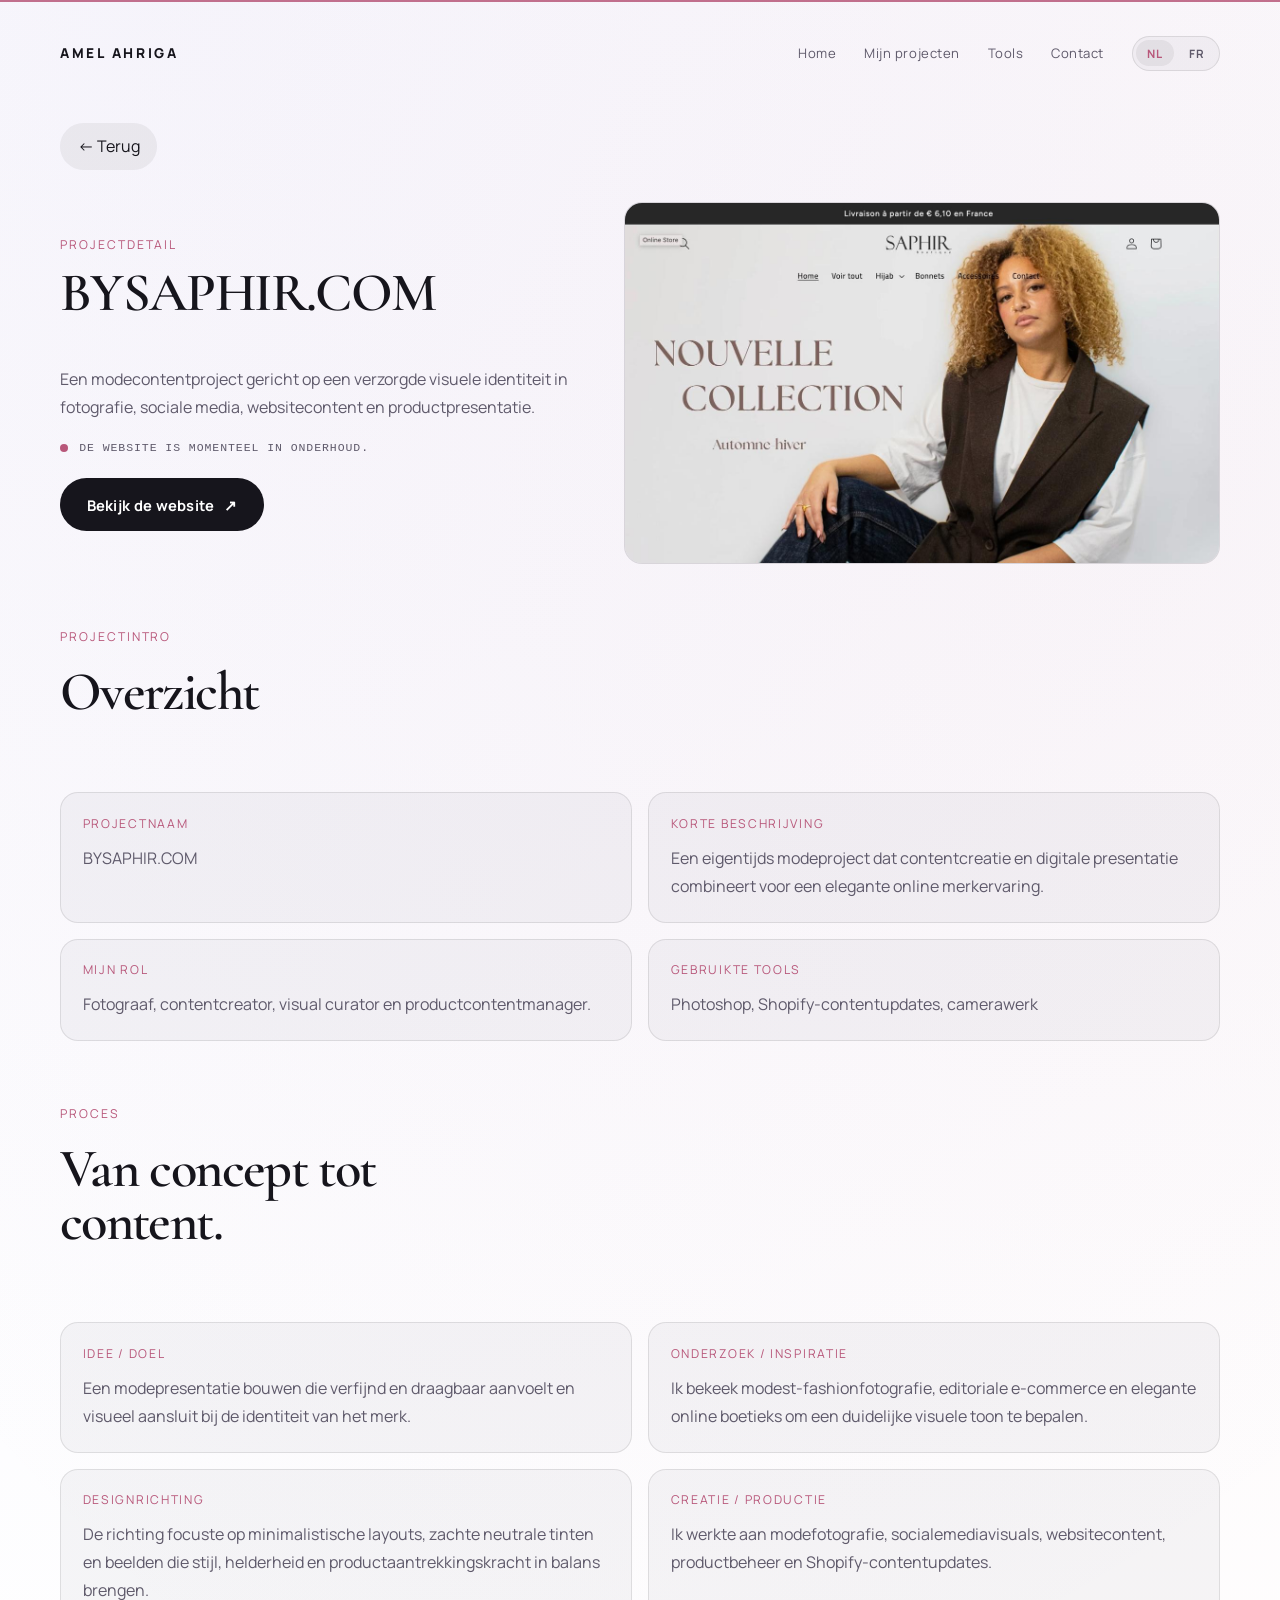
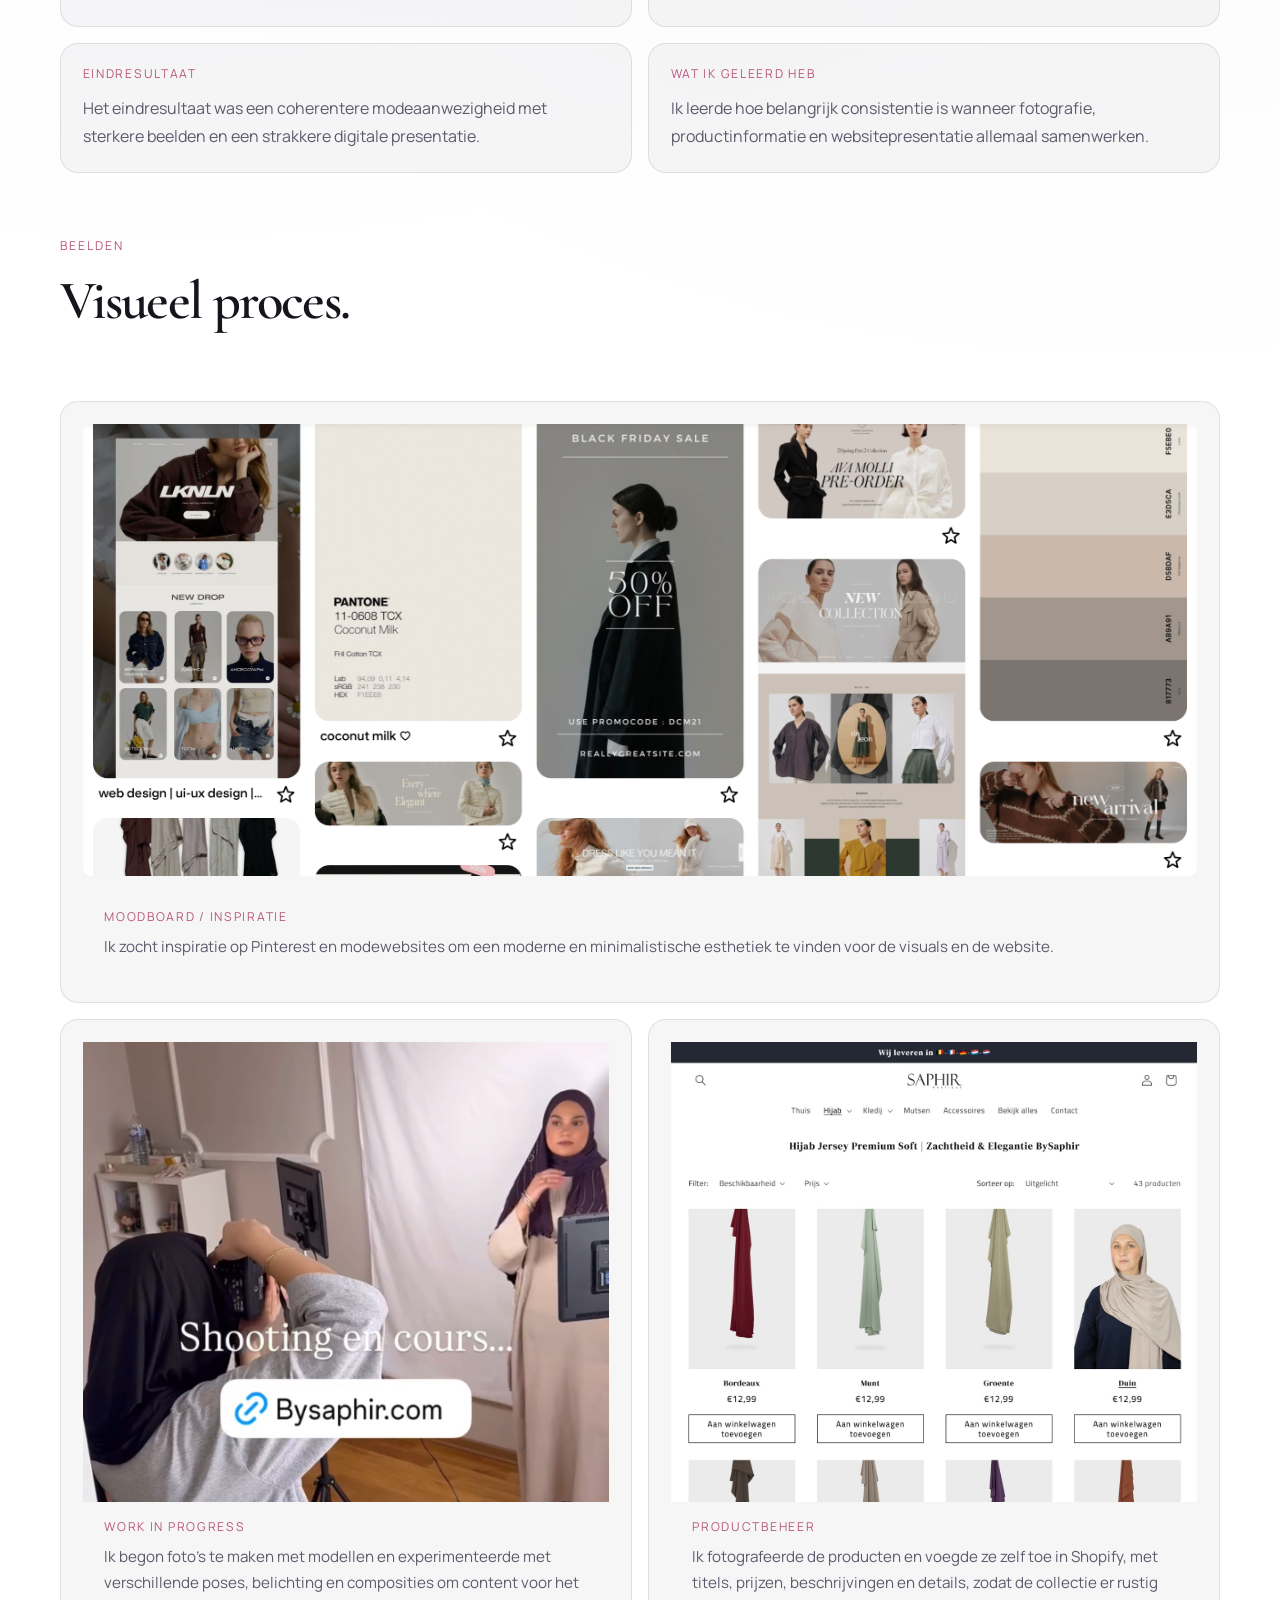
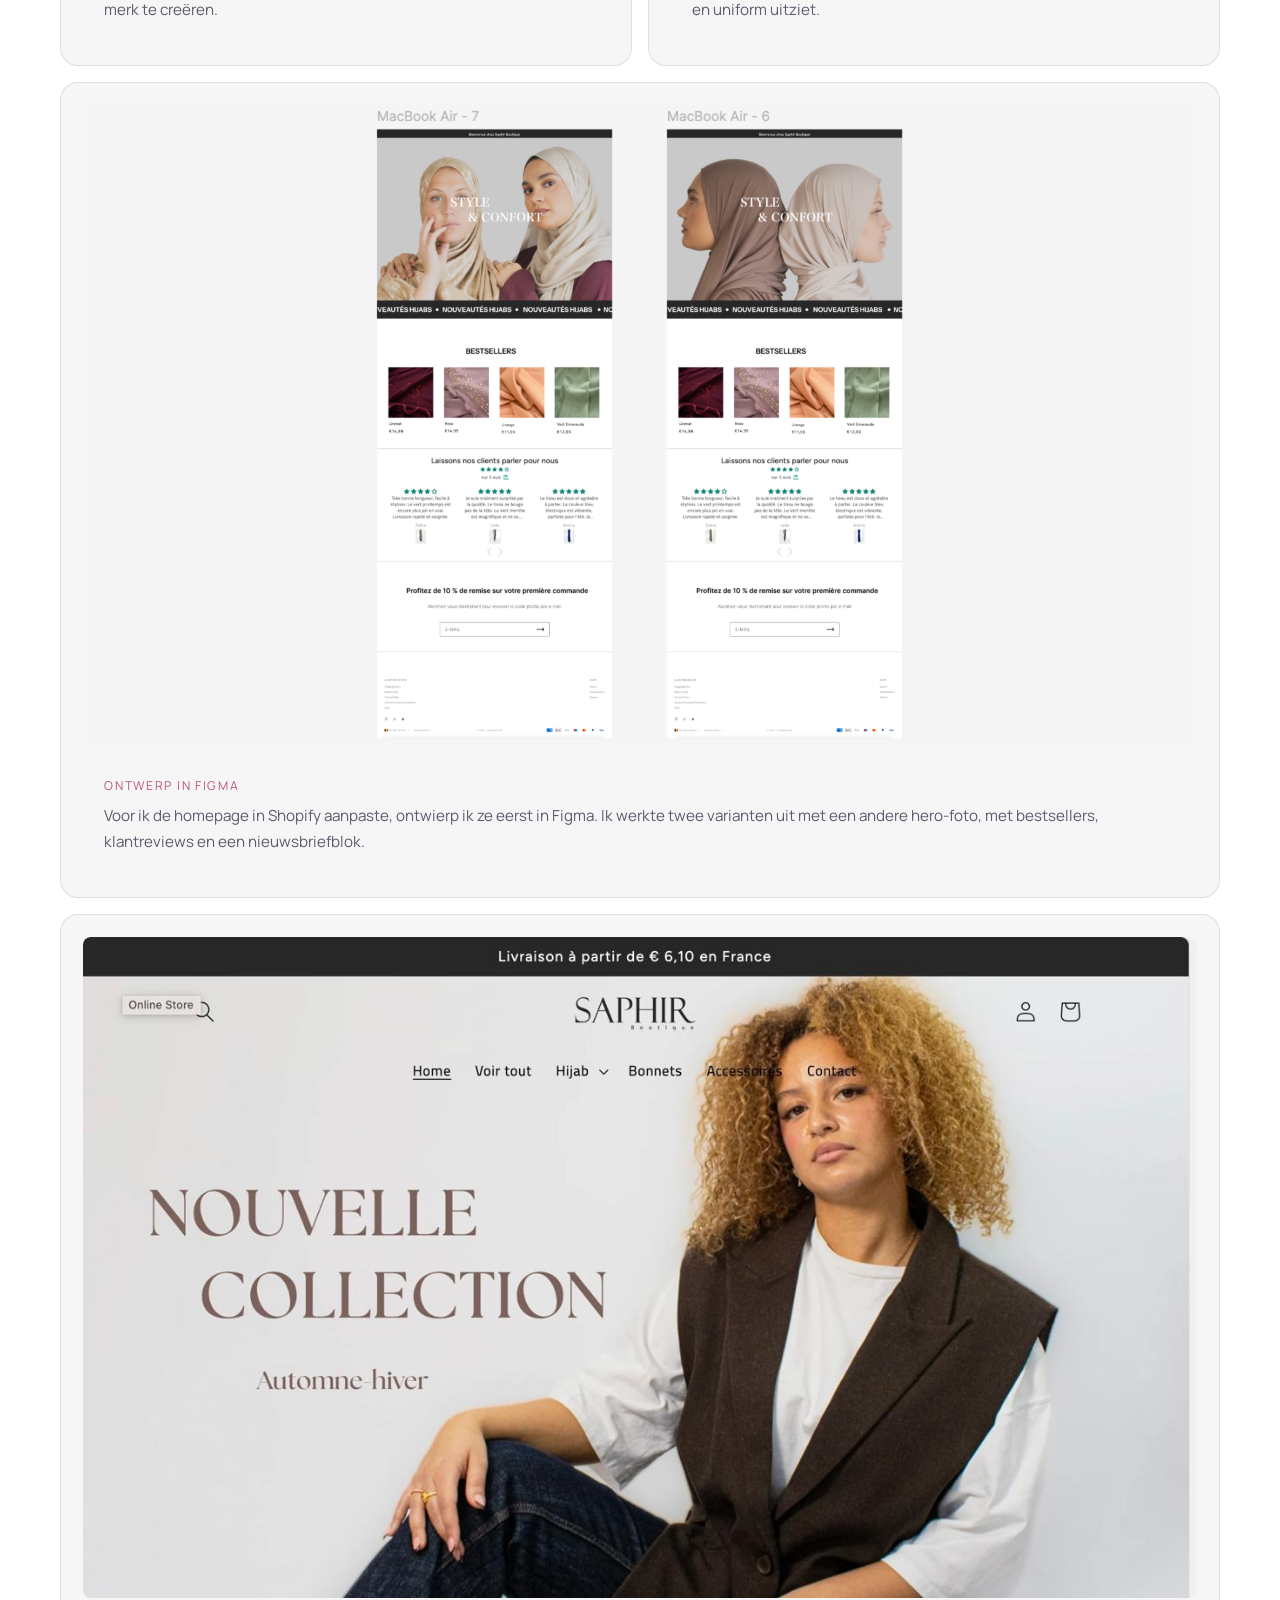
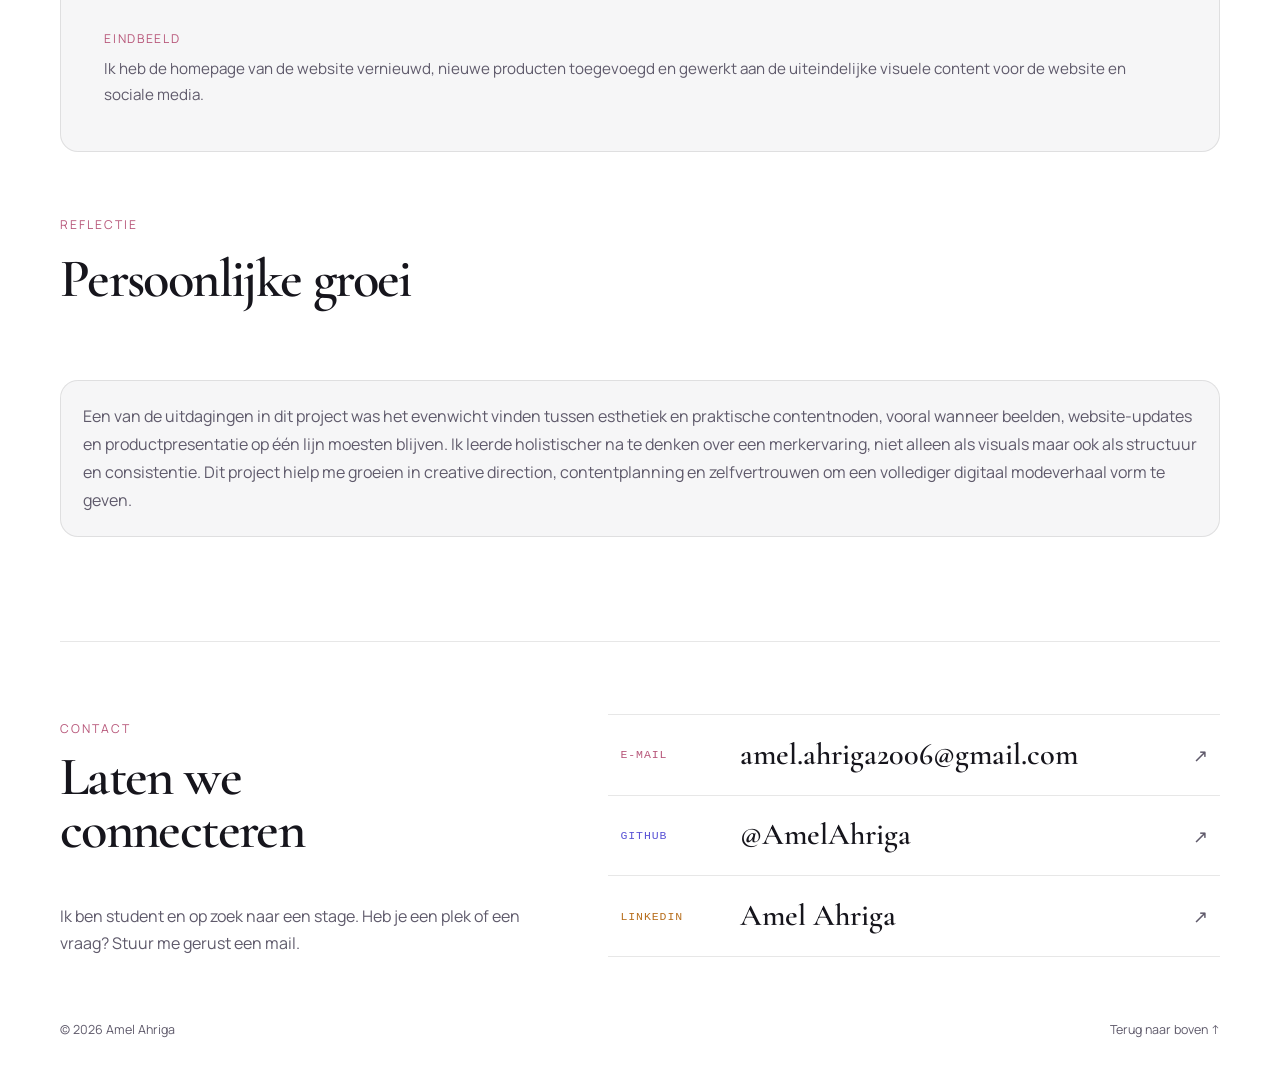
==== commit 1d25b266: "Add Licht & Liefde project, remove Oyenbrugmolen and English - New Licht & Liefde page: Figma protot" ====
--- a/bysaphir.html
+++ b/bysaphir.html
@@ -8,10 +8,6 @@
       name="description"
       data-i18n-content="meta.description"
       content="Portfolio van Amel Ahriga, student Digital Experience Design, met werk in fotografie, XD/UI-design en 3D-design."
-    />
-    <link
-      rel="icon"
-      href="data:image/svg+xml,%3Csvg xmlns='http://www.w3.org/2000/svg' viewBox='0 0 64 64'%3E%3Ccircle cx='32' cy='32' r='30' fill='%2308080b' stroke='%23f4f1f8' stroke-width='2'/%3E%3Ctext x='31' y='42' text-anchor='middle' font-family='Georgia,serif' font-size='27' fill='%23f4f1f8'%3EAA%3C/text%3E%3Ccircle cx='51' cy='49' r='4' fill='%23d5849c'/%3E%3C/svg%3E"
     />
     <link rel="preconnect" href="https://fonts.googleapis.com" />
     <link rel="preconnect" href="https://fonts.gstatic.com" crossorigin />
@@ -62,9 +58,6 @@
             </button>
             <button type="button" data-set-lang="fr" lang="fr" aria-pressed="false">
               FR
-            </button>
-            <button type="button" data-set-lang="en" lang="en" aria-pressed="false">
-              EN
             </button>
           </div>
         </div>
--- a/styles.css
+++ b/styles.css
@@ -1254,6 +1254,33 @@
   grid-template-columns: repeat(3, minmax(0, 1fr));
 }
 
+.detail-subtitle {
+  margin: 2.25rem 0 1rem;
+  font-family: "Cormorant Garamond", serif;
+  font-size: clamp(1.6rem, 2.4vw, 2rem);
+  font-weight: 600;
+  letter-spacing: -0.02em;
+}
+
+.detail-subtext {
+  margin: 0 0 1rem;
+}
+
+.process-grid-plan {
+  margin-bottom: 0.5rem;
+}
+
+.process-grid-3 {
+  grid-template-columns: repeat(3, minmax(0, 1fr));
+  margin-bottom: 1rem;
+}
+
+@media (max-width: 900px) {
+  .process-grid-3 {
+    grid-template-columns: 1fr;
+  }
+}
+
 .detail-gallery .gallery-card {
   margin: 0;
 }
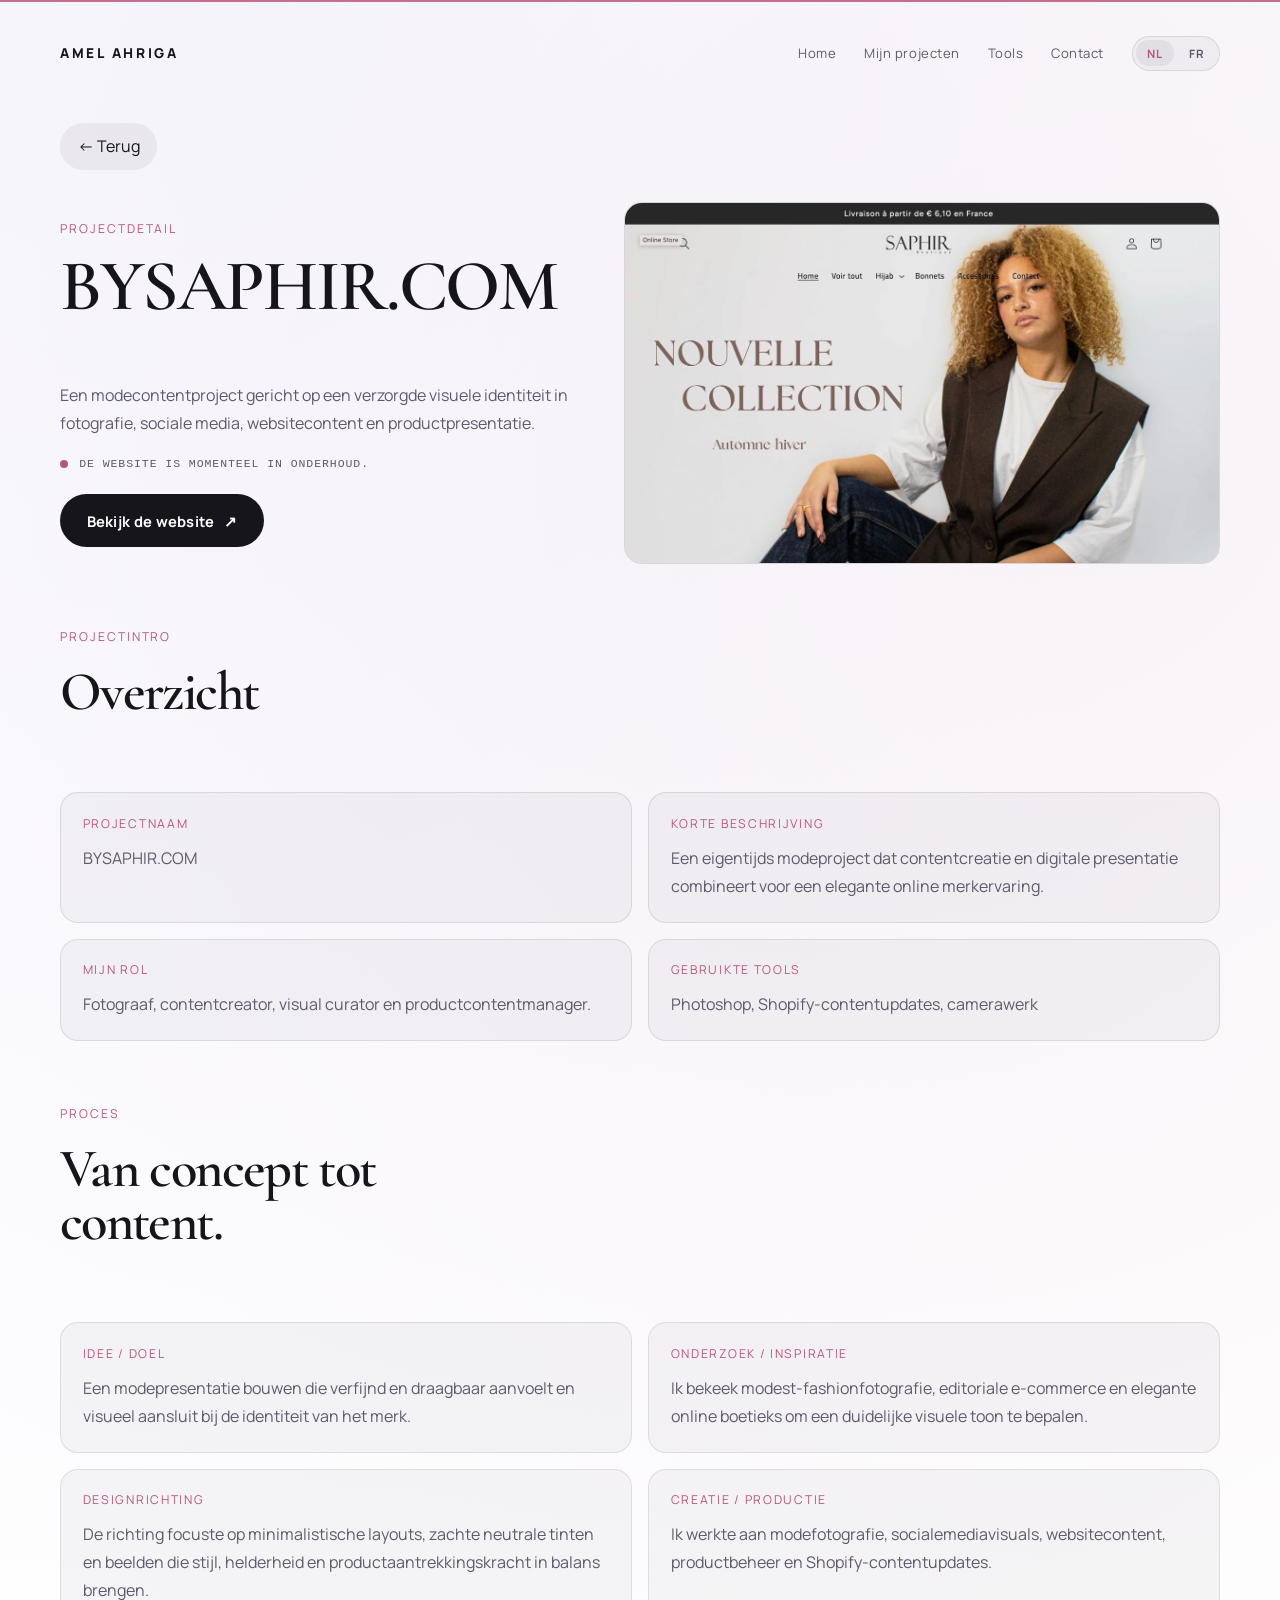
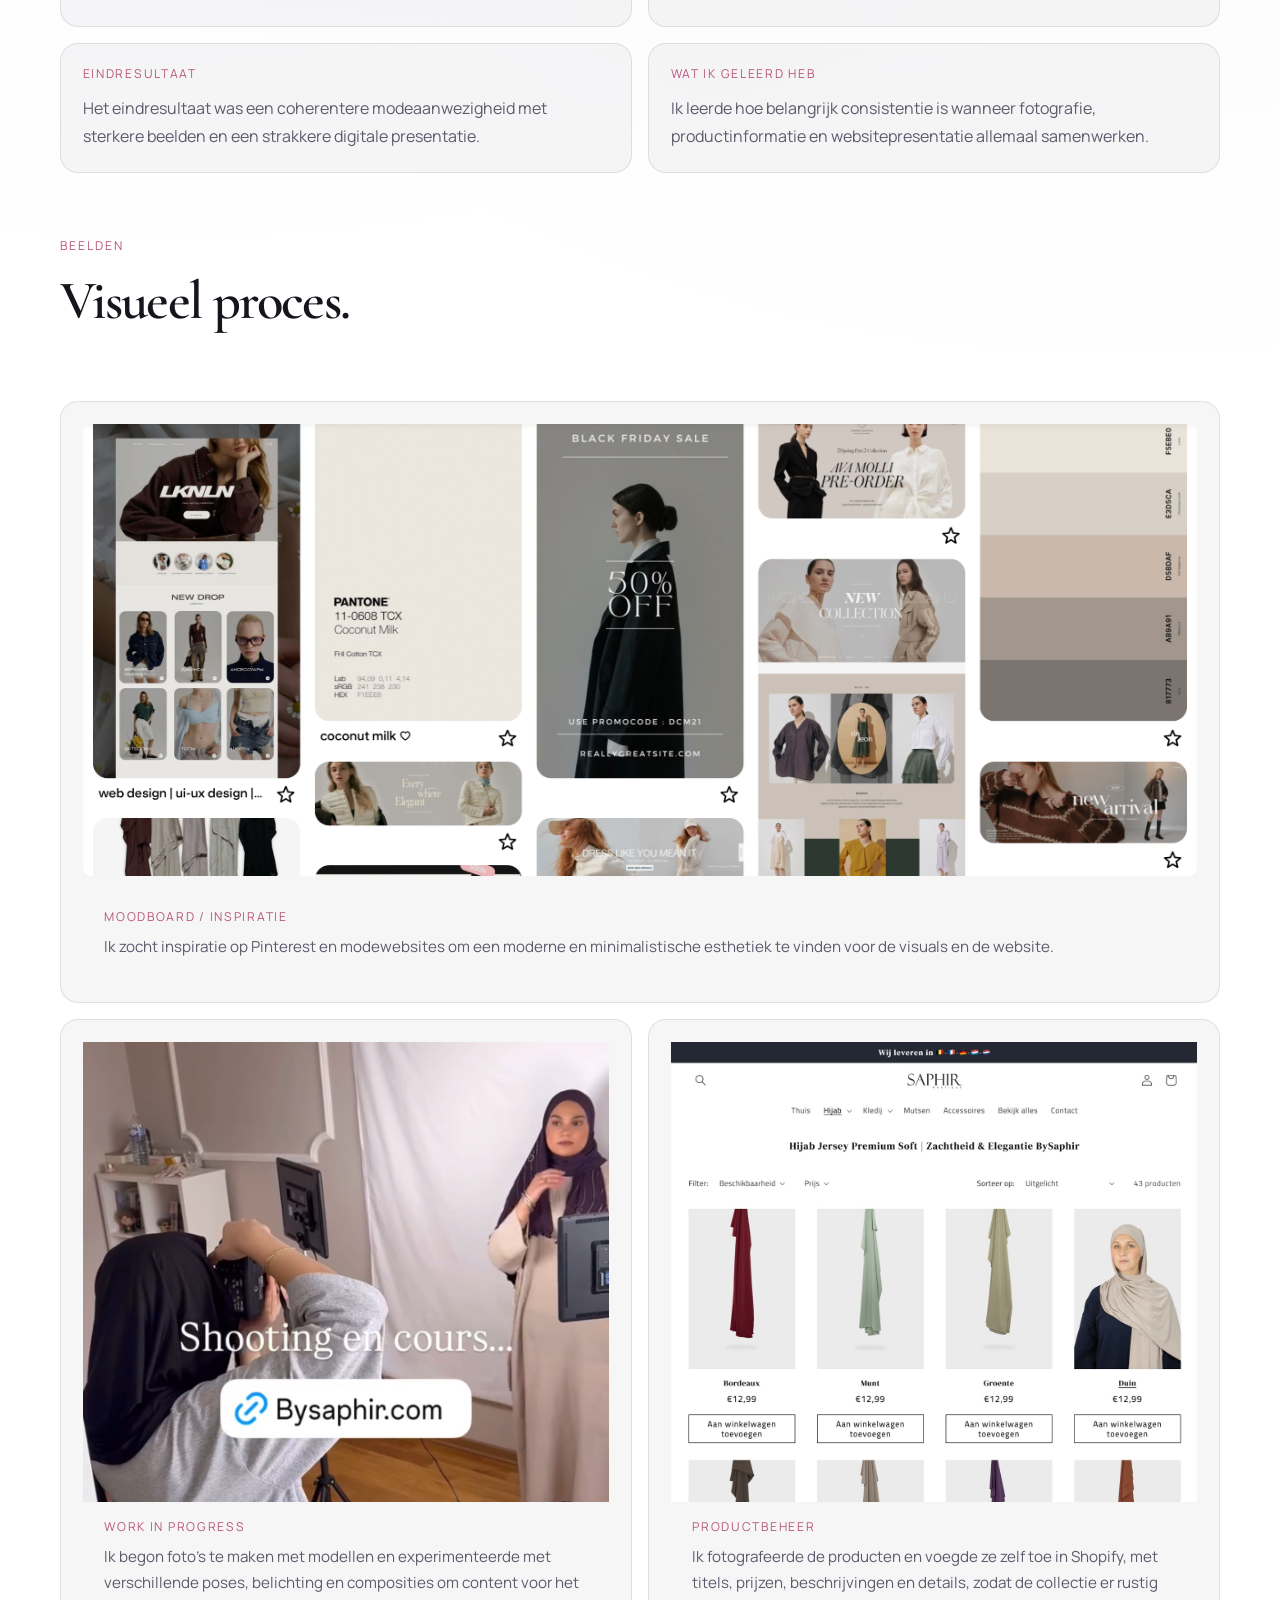
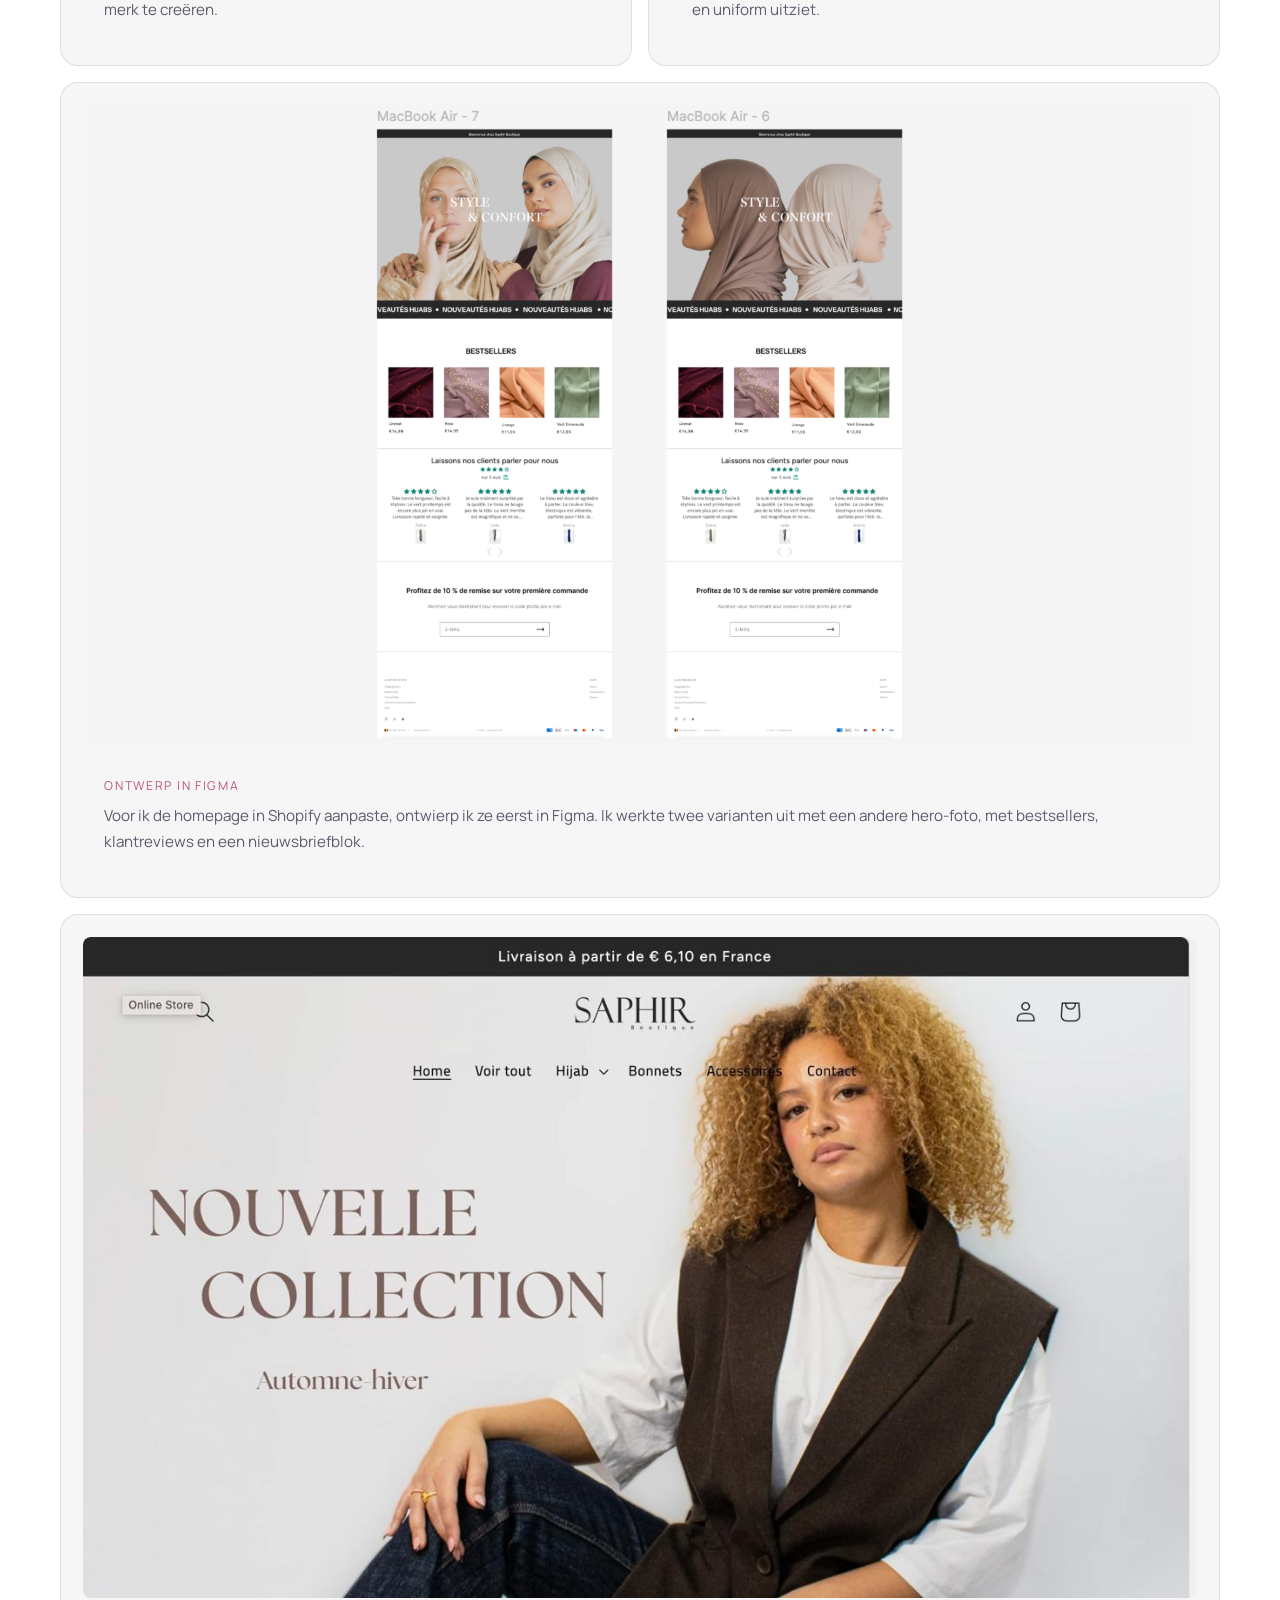
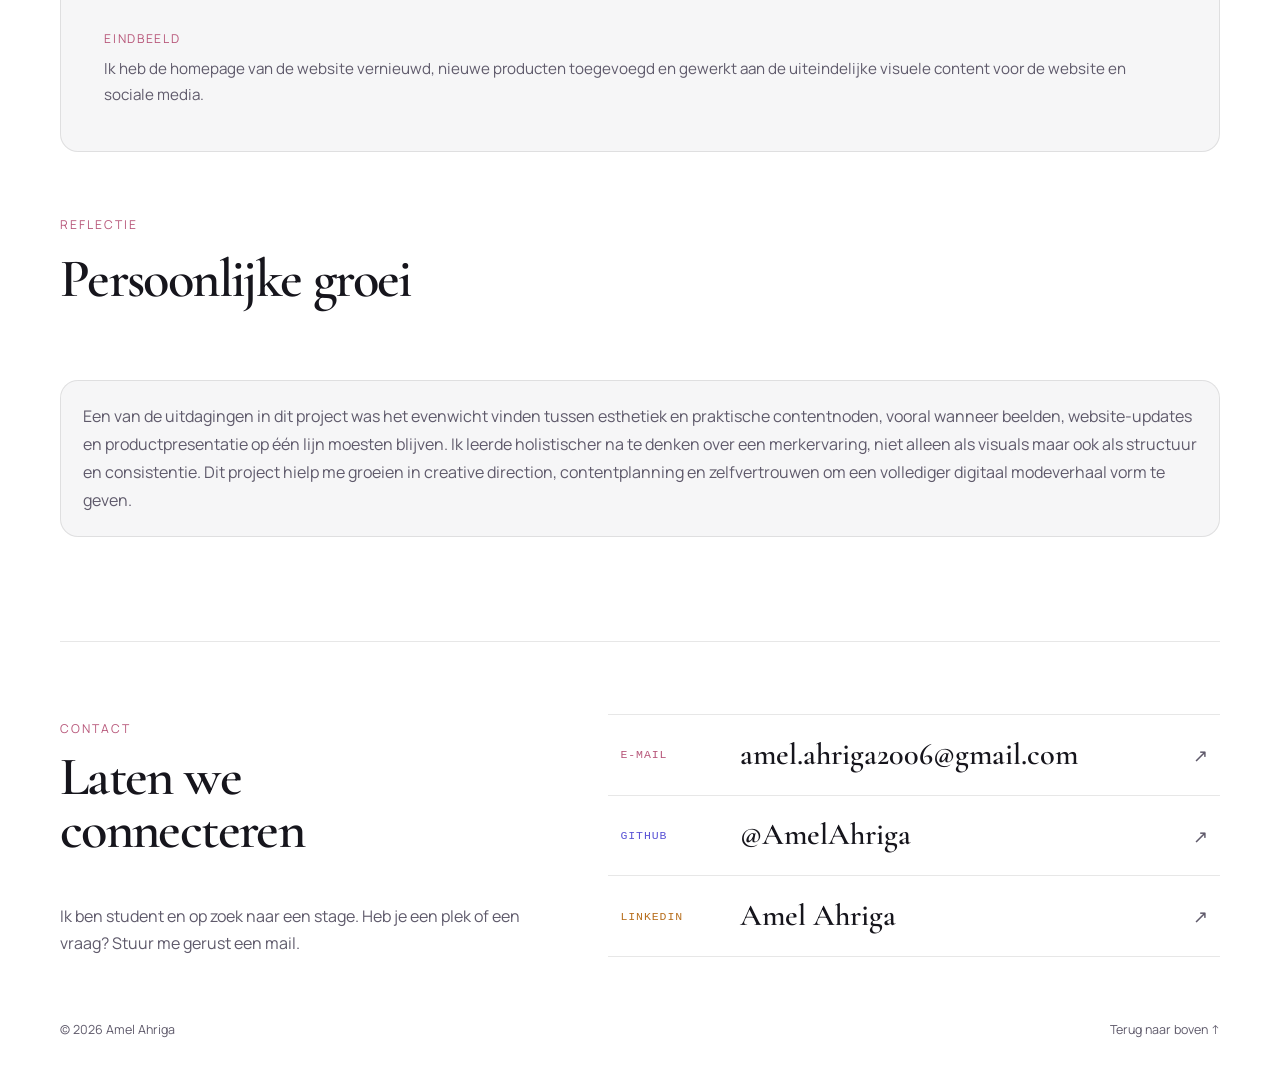
==== commit 1a6c1845: "SEO aanpassingen" ====
--- a/bysaphir.html
+++ b/bysaphir.html
@@ -3,12 +3,39 @@
   <head>
     <meta charset="UTF-8" />
     <meta name="viewport" content="width=device-width, initial-scale=1.0" />
-    <title data-i18n="meta.title">Amel Ahriga | Digital Experience Design</title>
+    <title data-i18n="meta.bysaphir.title">
+      BYSAPHIR.COM | Fotografie &amp; Shopify voor een modewebshop
+    </title>
     <meta
       name="description"
-      data-i18n-content="meta.description"
-      content="Portfolio van Amel Ahriga, student Digital Experience Design, met werk in fotografie, XD/UI-design en 3D-design."
-    />
+      data-i18n-content="meta.bysaphir.description"
+      content="Productfotografie, websiteontwerp en productbeheer in Shopify voor de modewebshop BYSAPHIR.COM. Een project van Amel Ahriga."
+    />
+    <link
+      rel="canonical"
+      href="https://portfolio-amel-xd.vercel.app/bysaphir.html"
+    />
+
+    <meta property="og:type" content="website" />
+    <meta property="og:site_name" content="Amel Ahriga" />
+    <meta property="og:locale" content="nl_BE" />
+    <meta
+      property="og:title"
+      content="BYSAPHIR.COM | Fotografie &amp; Shopify voor een modewebshop"
+    />
+    <meta
+      property="og:description"
+      content="Productfotografie, websiteontwerp en productbeheer in Shopify voor de modewebshop BYSAPHIR.COM. Een project van Amel Ahriga."
+    />
+    <meta
+      property="og:url"
+      content="https://portfolio-amel-xd.vercel.app/bysaphir.html"
+    />
+    <meta
+      property="og:image"
+      content="https://portfolio-amel-xd.vercel.app/image/bysaphir.jpg"
+    />
+    <meta name="twitter:card" content="summary_large_image" />
     <link rel="preconnect" href="https://fonts.googleapis.com" />
     <link rel="preconnect" href="https://fonts.gstatic.com" crossorigin />
     <link
@@ -37,13 +64,21 @@
             <button type="button" data-open-home data-i18n="nav.home">
               Home
             </button>
-            <button type="button" data-scroll-to="projects" data-i18n="nav.projects">
+            <button
+              type="button"
+              data-scroll-to="projects"
+              data-i18n="nav.projects"
+            >
               Mijn projecten
             </button>
             <button type="button" data-scroll-to="skills" data-i18n="nav.tools">
               Tools
             </button>
-            <button type="button" data-scroll-to="contact" data-i18n="nav.contact">
+            <button
+              type="button"
+              data-scroll-to="contact"
+              data-i18n="nav.contact"
+            >
               Contact
             </button>
           </nav>
@@ -53,10 +88,20 @@
             aria-label="Taal kiezen"
             data-i18n-aria="lang.aria"
           >
-            <button type="button" data-set-lang="nl" lang="nl" aria-pressed="true">
+            <button
+              type="button"
+              data-set-lang="nl"
+              lang="nl"
+              aria-pressed="true"
+            >
               NL
             </button>
-            <button type="button" data-set-lang="fr" lang="fr" aria-pressed="false">
+            <button
+              type="button"
+              data-set-lang="fr"
+              lang="fr"
+              aria-pressed="false"
+            >
               FR
             </button>
           </div>
@@ -65,10 +110,7 @@
 
       <main id="top">
         <!-- ===================== PROJECT: BYSAPHIR ===================== -->
-        <section
-          class="project-detail section"
-          data-project-view="bysaphir"
-        >
+        <section class="project-detail section" data-project-view="bysaphir">
           <button
             class="back-button"
             type="button"
@@ -83,7 +125,7 @@
               <p class="eyebrow" data-i18n="common.projectDetail">
                 Projectdetail
               </p>
-              <h2>BYSAPHIR.COM</h2>
+              <h1>BYSAPHIR.COM</h1>
               <p class="section-text" data-i18n="saphir.lead">
                 Een modecontentproject gericht op een verzorgde visuele
                 identiteit in fotografie, sociale media, websitecontent en
@@ -91,7 +133,9 @@
               </p>
               <p class="in-progress-note status-note">
                 <span class="in-progress-dot" aria-hidden="true"></span>
-                <span data-i18n="saphir.maintenance">De website is momenteel in onderhoud.</span>
+                <span data-i18n="saphir.maintenance"
+                  >De website is momenteel in onderhoud.</span
+                >
               </p>
               <div class="hero-actions">
                 <a
@@ -134,8 +178,7 @@
                 </p>
                 <p data-i18n="saphir.shortDesc">
                   Een eigentijds modeproject dat contentcreatie en digitale
-                  presentatie combineert voor een elegante online
-                  merkervaring.
+                  presentatie combineert voor een elegante online merkervaring.
                 </p>
               </article>
               <article class="detail-meta-card">
@@ -165,8 +208,8 @@
               <article class="process-card">
                 <p class="meta-label" data-i18n="common.idea">Idee / doel</p>
                 <p data-i18n="saphir.idea">
-                  Een modepresentatie bouwen die verfijnd en draagbaar
-                  aanvoelt en visueel aansluit bij de identiteit van het merk.
+                  Een modepresentatie bouwen die verfijnd en draagbaar aanvoelt
+                  en visueel aansluit bij de identiteit van het merk.
                 </p>
               </article>
               <article class="process-card">
@@ -213,8 +256,7 @@
                 </p>
                 <p data-i18n="saphir.learned">
                   Ik leerde hoe belangrijk consistentie is wanneer fotografie,
-                  productinformatie en websitepresentatie allemaal
-                  samenwerken.
+                  productinformatie en websitepresentatie allemaal samenwerken.
                 </p>
               </article>
             </div>
@@ -233,7 +275,9 @@
                   data-i18n-alt="saphir.moodboardAlt"
                 />
                 <figcaption>
-                  <span data-i18n="common.moodboard">Moodboard / inspiratie</span>
+                  <span data-i18n="common.moodboard"
+                    >Moodboard / inspiratie</span
+                  >
                   <p data-i18n="saphir.moodboard">
                     Ik zocht inspiratie op Pinterest en modewebsites om een
                     moderne en minimalistische esthetiek te vinden voor de
@@ -250,9 +294,9 @@
                 <figcaption>
                   <span data-i18n="common.wip">Work in progress</span>
                   <p data-i18n="saphir.wip">
-                    Ik begon foto's te maken met modellen en experimenteerde
-                    met verschillende poses, belichting en composities om
-                    content voor het merk te creëren.
+                    Ik begon foto's te maken met modellen en experimenteerde met
+                    verschillende poses, belichting en composities om content
+                    voor het merk te creëren.
                   </p>
                 </figcaption>
               </figure>
@@ -264,10 +308,16 @@
                 />
                 <figcaption>
                   <span data-i18n="common.products">Productbeheer</span>
-                  <p data-i18n="saphir.products">Ik fotografeerde de producten en voegde ze zelf toe in Shopify, met titels, prijzen, beschrijvingen en details, zodat de collectie er rustig en uniform uitziet.</p>
+                  <p data-i18n="saphir.products">
+                    Ik fotografeerde de producten en voegde ze zelf toe in
+                    Shopify, met titels, prijzen, beschrijvingen en details,
+                    zodat de collectie er rustig en uniform uitziet.
+                  </p>
                 </figcaption>
               </figure>
-              <figure class="gallery-card gallery-visual gallery-span gallery-visual-contain">
+              <figure
+                class="gallery-card gallery-visual gallery-span gallery-visual-contain"
+              >
                 <img
                   src="image/bysaphir-figma.png"
                   alt="Twee Figma-ontwerpen van de BYSAPHIR-homepage met de hero Style &amp; Confort, bestsellers, klantreviews en een nieuwsbriefblok."
@@ -275,7 +325,12 @@
                 />
                 <figcaption>
                   <span data-i18n="common.figmaDesign">Ontwerp in Figma</span>
-                  <p data-i18n="saphir.figma">Voor ik de homepage in Shopify aanpaste, ontwierp ik ze eerst in Figma. Ik werkte twee varianten uit met een andere hero-foto, met bestsellers, klantreviews en een nieuwsbriefblok.</p>
+                  <p data-i18n="saphir.figma">
+                    Voor ik de homepage in Shopify aanpaste, ontwierp ik ze
+                    eerst in Figma. Ik werkte twee varianten uit met een andere
+                    hero-foto, met bestsellers, klantreviews en een
+                    nieuwsbriefblok.
+                  </p>
                 </figcaption>
               </figure>
               <figure class="gallery-card gallery-visual gallery-span">
@@ -288,8 +343,8 @@
                   <span data-i18n="common.finalVisual">Eindbeeld</span>
                   <p data-i18n="saphir.final">
                     Ik heb de homepage van de website vernieuwd, nieuwe
-                    producten toegevoegd en gewerkt aan de uiteindelijke
-                    visuele content voor de website en sociale media.
+                    producten toegevoegd en gewerkt aan de uiteindelijke visuele
+                    content voor de website en sociale media.
                   </p>
                 </figcaption>
               </figure>
@@ -307,15 +362,14 @@
                 tussen esthetiek en praktische contentnoden, vooral wanneer
                 beelden, website-updates en productpresentatie op één lijn
                 moesten blijven. Ik leerde holistischer na te denken over een
-                merkervaring, niet alleen als visuals maar ook als structuur
-                en consistentie. Dit project hielp me groeien in creative
-                direction, contentplanning en zelfvertrouwen om een
-                vollediger digitaal modeverhaal vorm te geven.
+                merkervaring, niet alleen als visuals maar ook als structuur en
+                consistentie. Dit project hielp me groeien in creative
+                direction, contentplanning en zelfvertrouwen om een vollediger
+                digitaal modeverhaal vorm te geven.
               </p>
             </div>
           </div>
         </section>
-
       </main>
 
       <footer class="site-footer section reveal" id="contact">
@@ -331,7 +385,9 @@
 
           <ul class="contact-list">
             <li class="contact-row contact-row-mail">
-              <span class="contact-label" data-i18n="contact.email">E-mail</span>
+              <span class="contact-label" data-i18n="contact.email"
+                >E-mail</span
+              >
               <a class="contact-value" href="mailto:amel.ahriga2006@gmail.com"
                 >amel.ahriga2006@gmail.com</a
               >
@@ -364,9 +420,7 @@
 
         <div class="footer-bottom">
           <span>© <span data-year>2026</span> Amel Ahriga</span>
-          <a href="#top" data-i18n="footer.top"
-            >Terug naar boven ↑</a
-          >
+          <a href="#top" data-i18n="footer.top">Terug naar boven ↑</a>
         </div>
       </footer>
     </div>
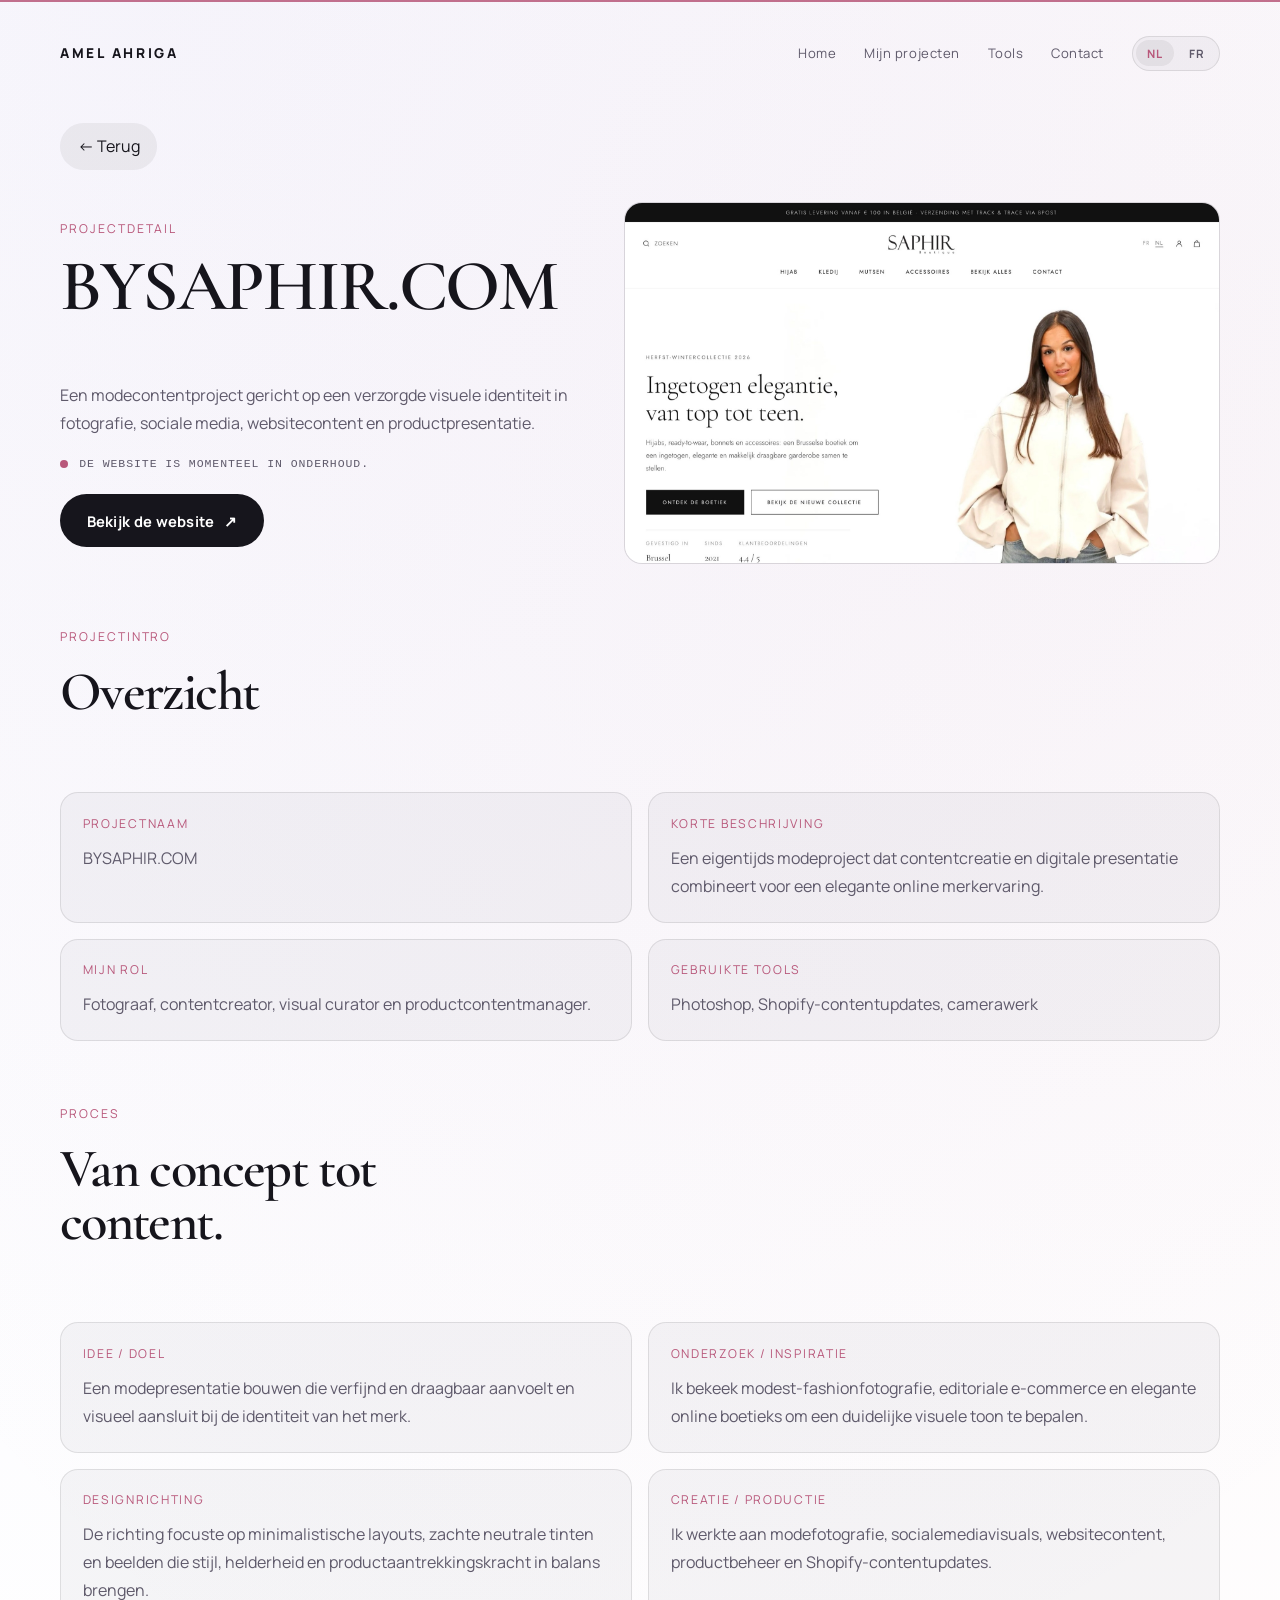
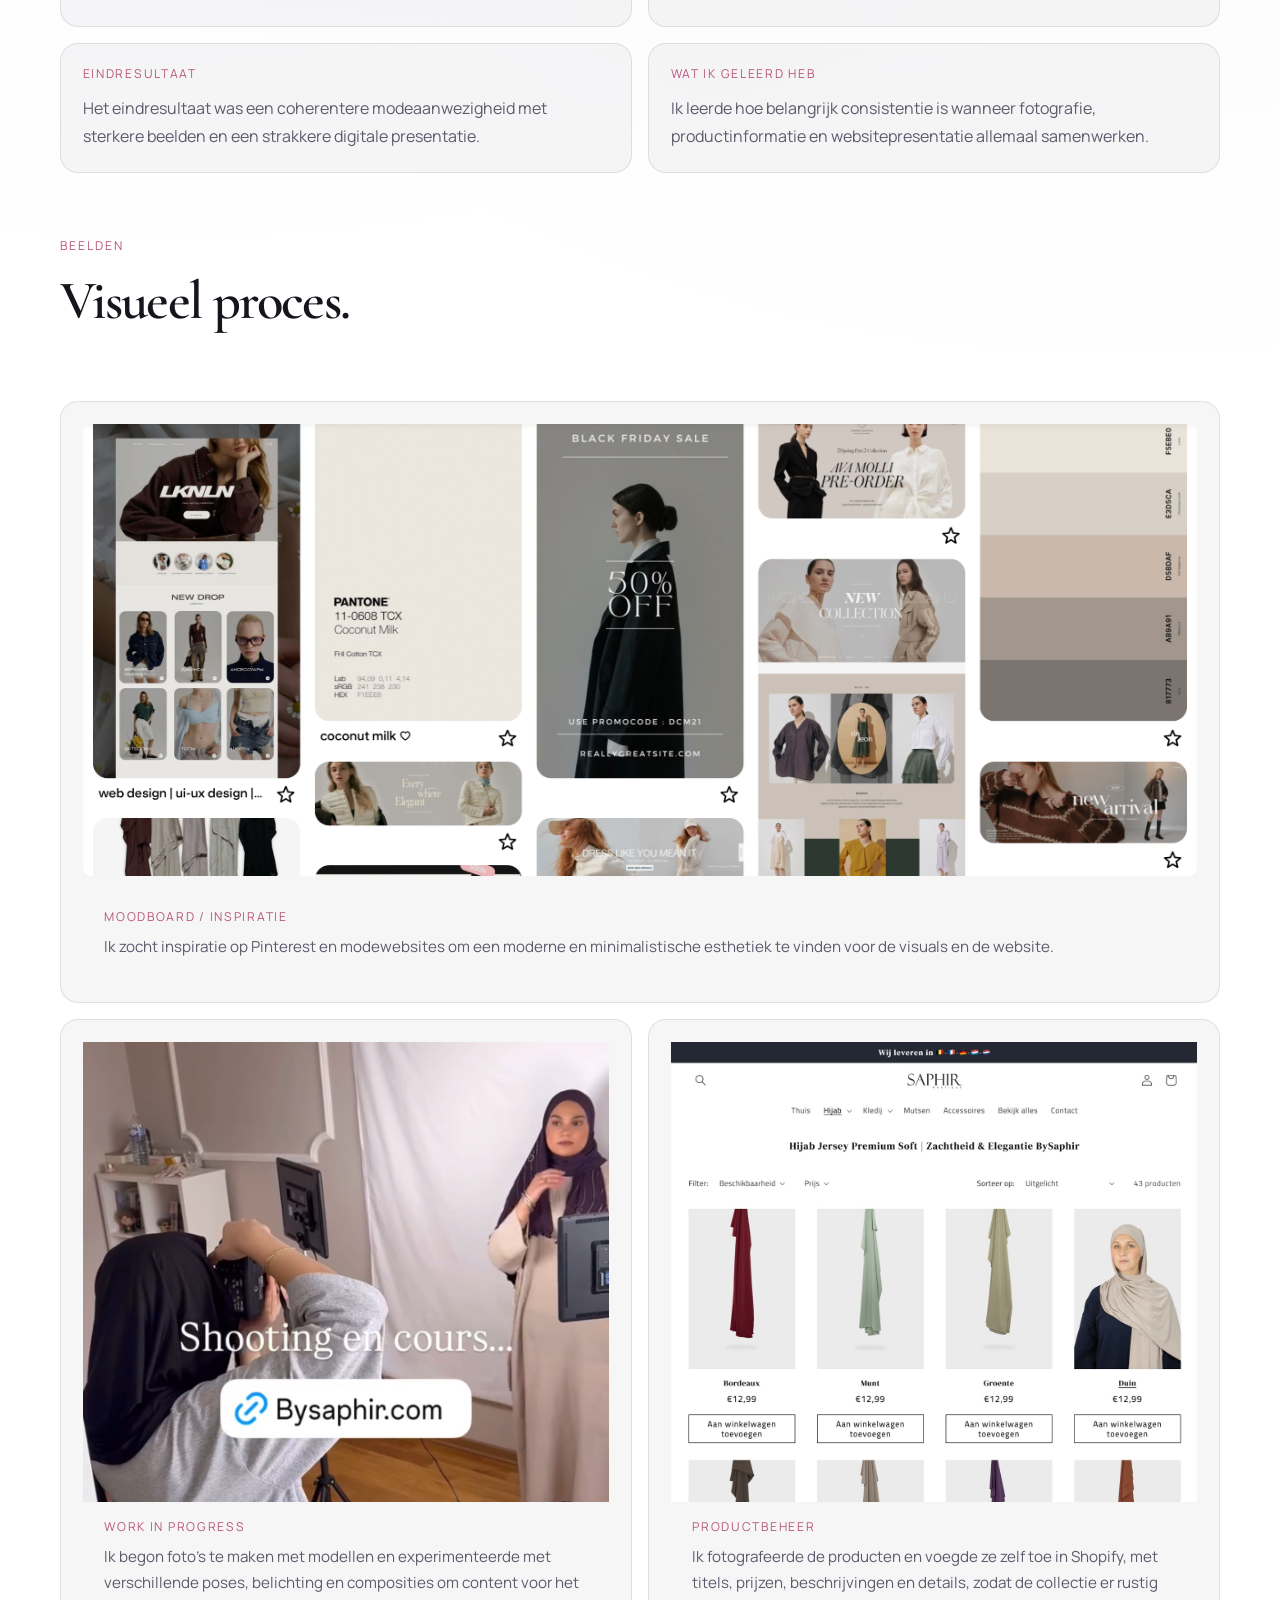
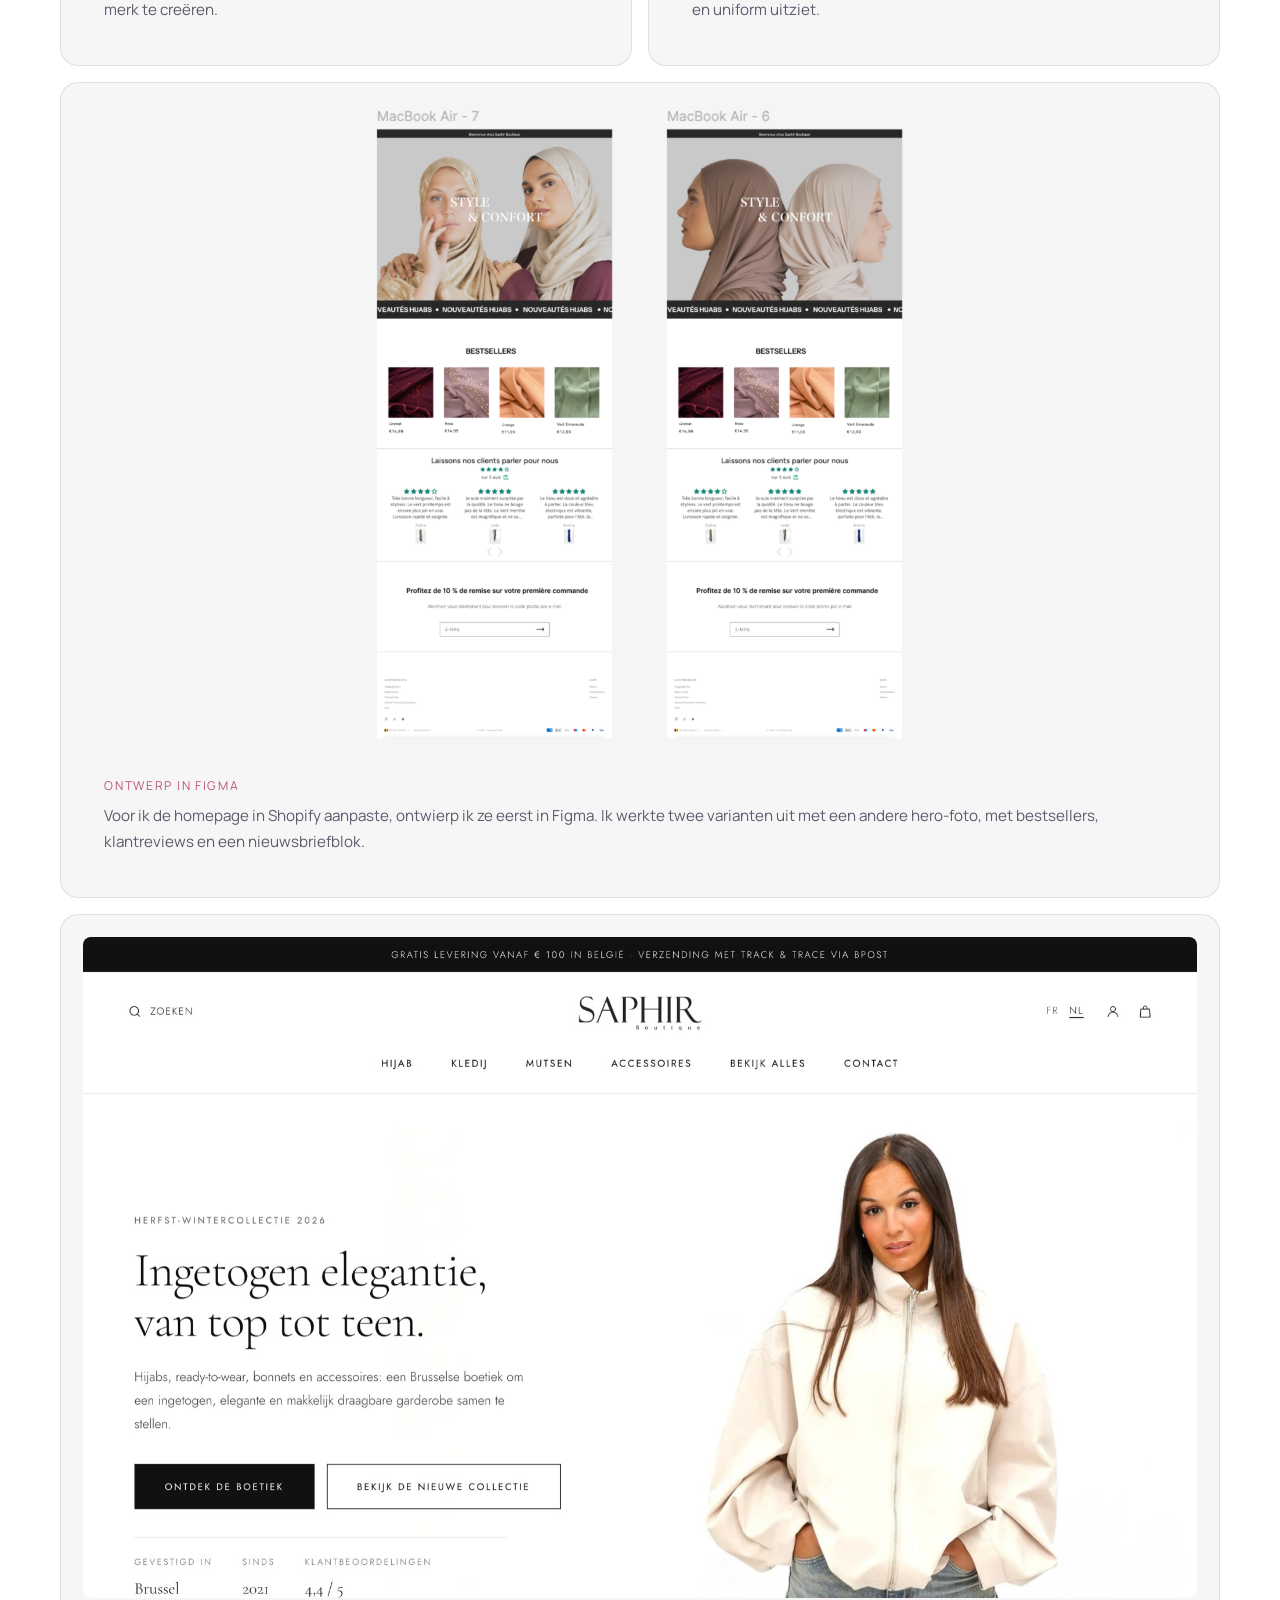
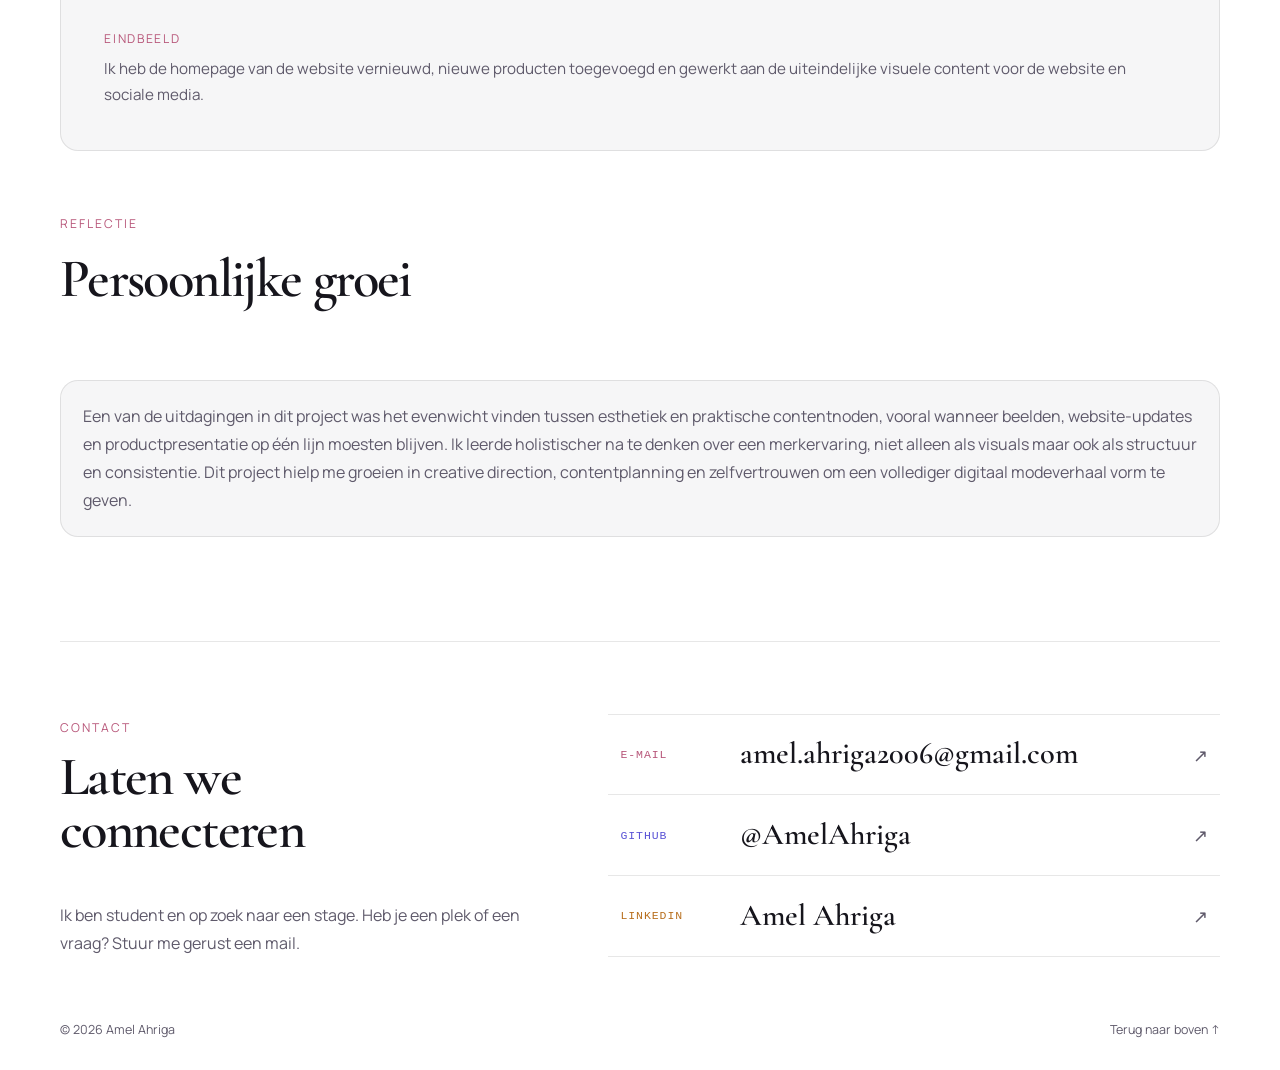
==== commit 1ca0906d: "Link contact section to LinkedIn profile Co-Authored-By: Claude Opus 5.5 <noreply@anthropic.com>" ====
--- a/bysaphir.html
+++ b/bysaphir.html
@@ -2,40 +2,37 @@
 <html lang="nl">
   <head>
     <meta charset="UTF-8" />
+    <!-- Google Tag Manager -->
+    <script>(function(w,d,s,l,i){w[l]=w[l]||[];w[l].push({'gtm.start':
+    new Date().getTime(),event:'gtm.js'});var f=d.getElementsByTagName(s)[0],
+    j=d.createElement(s),dl=l!='dataLayer'?'&l='+l:'';j.async=true;j.src=
+    'https://www.googletagmanager.com/gtm.js?id='+i+dl;f.parentNode.insertBefore(j,f);
+    })(window,document,'script','dataLayer','GTM-MWKPRJSG');</script>
+    <!-- End Google Tag Manager -->
     <meta name="viewport" content="width=device-width, initial-scale=1.0" />
-    <title data-i18n="meta.bysaphir.title">
-      BYSAPHIR.COM | Fotografie &amp; Shopify voor een modewebshop
-    </title>
+    <title data-i18n="meta.bysaphir.title">BYSAPHIR.COM | Fotografie &amp; Shopify voor een modewebshop</title>
     <meta
       name="description"
       data-i18n-content="meta.bysaphir.description"
-      content="Productfotografie, websiteontwerp en productbeheer in Shopify voor de modewebshop BYSAPHIR.COM. Een project van Amel Ahriga."
+      content="Productfotografie en productbeheer in Shopify voor de modewebshop BYSAPHIR.COM. Een project van Amel Ahriga."
     />
-    <link
-      rel="canonical"
-      href="https://portfolio-amel-xd.vercel.app/bysaphir.html"
-    />
-
+    <link rel="canonical" href="https://portfolio-amel-xd.vercel.app/bysaphir.html" />
+
+    <!-- Open Graph / delen op social media -->
     <meta property="og:type" content="website" />
     <meta property="og:site_name" content="Amel Ahriga" />
     <meta property="og:locale" content="nl_BE" />
-    <meta
-      property="og:title"
-      content="BYSAPHIR.COM | Fotografie &amp; Shopify voor een modewebshop"
-    />
-    <meta
-      property="og:description"
-      content="Productfotografie, websiteontwerp en productbeheer in Shopify voor de modewebshop BYSAPHIR.COM. Een project van Amel Ahriga."
-    />
-    <meta
-      property="og:url"
-      content="https://portfolio-amel-xd.vercel.app/bysaphir.html"
-    />
-    <meta
-      property="og:image"
-      content="https://portfolio-amel-xd.vercel.app/image/bysaphir.jpg"
-    />
+    <meta property="og:title" content="BYSAPHIR.COM | Fotografie &amp; Shopify voor een modewebshop" />
+    <meta property="og:description" content="Productfotografie en productbeheer in Shopify voor de modewebshop BYSAPHIR.COM. Een project van Amel Ahriga." />
+    <meta property="og:url" content="https://portfolio-amel-xd.vercel.app/bysaphir.html" />
+    <meta property="og:image" content="https://portfolio-amel-xd.vercel.app/image/bysaphir.jpg" />
+    <meta property="og:image:secure_url" content="https://portfolio-amel-xd.vercel.app/image/bysaphir.jpg" />
+    <meta property="og:image:alt" content="Project BYSAPHIR.COM van Amel Ahriga" />
     <meta name="twitter:card" content="summary_large_image" />
+    <meta name="twitter:title" content="BYSAPHIR.COM | Fotografie &amp; Shopify voor een modewebshop" />
+    <meta name="twitter:description" content="Productfotografie en productbeheer in Shopify voor de modewebshop BYSAPHIR.COM. Een project van Amel Ahriga." />
+    <meta name="twitter:image" content="https://portfolio-amel-xd.vercel.app/image/bysaphir.jpg" />
+    <meta name="twitter:image:alt" content="Project BYSAPHIR.COM van Amel Ahriga" />
     <link rel="preconnect" href="https://fonts.googleapis.com" />
     <link rel="preconnect" href="https://fonts.gstatic.com" crossorigin />
     <link
@@ -45,6 +42,10 @@
     <link rel="stylesheet" href="styles.css" />
   </head>
   <body>
+    <!-- Google Tag Manager (noscript) -->
+    <noscript><iframe src="https://www.googletagmanager.com/ns.html?id=GTM-MWKPRJSG"
+    height="0" width="0" style="display:none;visibility:hidden"></iframe></noscript>
+    <!-- End Google Tag Manager (noscript) -->
     <div class="page-shell">
       <header class="site-header">
         <button
@@ -64,21 +65,13 @@
             <button type="button" data-open-home data-i18n="nav.home">
               Home
             </button>
-            <button
-              type="button"
-              data-scroll-to="projects"
-              data-i18n="nav.projects"
-            >
+            <button type="button" data-scroll-to="projects" data-i18n="nav.projects">
               Mijn projecten
             </button>
             <button type="button" data-scroll-to="skills" data-i18n="nav.tools">
               Tools
             </button>
-            <button
-              type="button"
-              data-scroll-to="contact"
-              data-i18n="nav.contact"
-            >
+            <button type="button" data-scroll-to="contact" data-i18n="nav.contact">
               Contact
             </button>
           </nav>
@@ -88,20 +81,10 @@
             aria-label="Taal kiezen"
             data-i18n-aria="lang.aria"
           >
-            <button
-              type="button"
-              data-set-lang="nl"
-              lang="nl"
-              aria-pressed="true"
-            >
+            <button type="button" data-set-lang="nl" lang="nl" aria-pressed="true">
               NL
             </button>
-            <button
-              type="button"
-              data-set-lang="fr"
-              lang="fr"
-              aria-pressed="false"
-            >
+            <button type="button" data-set-lang="fr" lang="fr" aria-pressed="false">
               FR
             </button>
           </div>
@@ -110,7 +93,10 @@
 
       <main id="top">
         <!-- ===================== PROJECT: BYSAPHIR ===================== -->
-        <section class="project-detail section" data-project-view="bysaphir">
+        <section
+          class="project-detail section"
+          data-project-view="bysaphir"
+        >
           <button
             class="back-button"
             type="button"
@@ -133,9 +119,7 @@
               </p>
               <p class="in-progress-note status-note">
                 <span class="in-progress-dot" aria-hidden="true"></span>
-                <span data-i18n="saphir.maintenance"
-                  >De website is momenteel in onderhoud.</span
-                >
+                <span data-i18n="saphir.maintenance">De website is momenteel in onderhoud.</span>
               </p>
               <div class="hero-actions">
                 <a
@@ -178,7 +162,8 @@
                 </p>
                 <p data-i18n="saphir.shortDesc">
                   Een eigentijds modeproject dat contentcreatie en digitale
-                  presentatie combineert voor een elegante online merkervaring.
+                  presentatie combineert voor een elegante online
+                  merkervaring.
                 </p>
               </article>
               <article class="detail-meta-card">
@@ -208,8 +193,8 @@
               <article class="process-card">
                 <p class="meta-label" data-i18n="common.idea">Idee / doel</p>
                 <p data-i18n="saphir.idea">
-                  Een modepresentatie bouwen die verfijnd en draagbaar aanvoelt
-                  en visueel aansluit bij de identiteit van het merk.
+                  Een modepresentatie bouwen die verfijnd en draagbaar
+                  aanvoelt en visueel aansluit bij de identiteit van het merk.
                 </p>
               </article>
               <article class="process-card">
@@ -256,7 +241,8 @@
                 </p>
                 <p data-i18n="saphir.learned">
                   Ik leerde hoe belangrijk consistentie is wanneer fotografie,
-                  productinformatie en websitepresentatie allemaal samenwerken.
+                  productinformatie en websitepresentatie allemaal
+                  samenwerken.
                 </p>
               </article>
             </div>
@@ -275,9 +261,7 @@
                   data-i18n-alt="saphir.moodboardAlt"
                 />
                 <figcaption>
-                  <span data-i18n="common.moodboard"
-                    >Moodboard / inspiratie</span
-                  >
+                  <span data-i18n="common.moodboard">Moodboard / inspiratie</span>
                   <p data-i18n="saphir.moodboard">
                     Ik zocht inspiratie op Pinterest en modewebsites om een
                     moderne en minimalistische esthetiek te vinden voor de
@@ -294,9 +278,9 @@
                 <figcaption>
                   <span data-i18n="common.wip">Work in progress</span>
                   <p data-i18n="saphir.wip">
-                    Ik begon foto's te maken met modellen en experimenteerde met
-                    verschillende poses, belichting en composities om content
-                    voor het merk te creëren.
+                    Ik begon foto's te maken met modellen en experimenteerde
+                    met verschillende poses, belichting en composities om
+                    content voor het merk te creëren.
                   </p>
                 </figcaption>
               </figure>
@@ -308,16 +292,10 @@
                 />
                 <figcaption>
                   <span data-i18n="common.products">Productbeheer</span>
-                  <p data-i18n="saphir.products">
-                    Ik fotografeerde de producten en voegde ze zelf toe in
-                    Shopify, met titels, prijzen, beschrijvingen en details,
-                    zodat de collectie er rustig en uniform uitziet.
-                  </p>
+                  <p data-i18n="saphir.products">Ik fotografeerde de producten en voegde ze zelf toe in Shopify, met titels, prijzen, beschrijvingen en details, zodat de collectie er rustig en uniform uitziet.</p>
                 </figcaption>
               </figure>
-              <figure
-                class="gallery-card gallery-visual gallery-span gallery-visual-contain"
-              >
+              <figure class="gallery-card gallery-visual gallery-span gallery-visual-contain">
                 <img
                   src="image/bysaphir-figma.png"
                   alt="Twee Figma-ontwerpen van de BYSAPHIR-homepage met de hero Style &amp; Confort, bestsellers, klantreviews en een nieuwsbriefblok."
@@ -325,12 +303,7 @@
                 />
                 <figcaption>
                   <span data-i18n="common.figmaDesign">Ontwerp in Figma</span>
-                  <p data-i18n="saphir.figma">
-                    Voor ik de homepage in Shopify aanpaste, ontwierp ik ze
-                    eerst in Figma. Ik werkte twee varianten uit met een andere
-                    hero-foto, met bestsellers, klantreviews en een
-                    nieuwsbriefblok.
-                  </p>
+                  <p data-i18n="saphir.figma">Voor ik de homepage in Shopify aanpaste, ontwierp ik ze eerst in Figma. Ik werkte twee varianten uit met een andere hero-foto, met bestsellers, klantreviews en een nieuwsbriefblok.</p>
                 </figcaption>
               </figure>
               <figure class="gallery-card gallery-visual gallery-span">
@@ -343,8 +316,8 @@
                   <span data-i18n="common.finalVisual">Eindbeeld</span>
                   <p data-i18n="saphir.final">
                     Ik heb de homepage van de website vernieuwd, nieuwe
-                    producten toegevoegd en gewerkt aan de uiteindelijke visuele
-                    content voor de website en sociale media.
+                    producten toegevoegd en gewerkt aan de uiteindelijke
+                    visuele content voor de website en sociale media.
                   </p>
                 </figcaption>
               </figure>
@@ -362,14 +335,15 @@
                 tussen esthetiek en praktische contentnoden, vooral wanneer
                 beelden, website-updates en productpresentatie op één lijn
                 moesten blijven. Ik leerde holistischer na te denken over een
-                merkervaring, niet alleen als visuals maar ook als structuur en
-                consistentie. Dit project hielp me groeien in creative
-                direction, contentplanning en zelfvertrouwen om een vollediger
-                digitaal modeverhaal vorm te geven.
+                merkervaring, niet alleen als visuals maar ook als structuur
+                en consistentie. Dit project hielp me groeien in creative
+                direction, contentplanning en zelfvertrouwen om een
+                vollediger digitaal modeverhaal vorm te geven.
               </p>
             </div>
           </div>
         </section>
+
       </main>
 
       <footer class="site-footer section reveal" id="contact">
@@ -385,9 +359,7 @@
 
           <ul class="contact-list">
             <li class="contact-row contact-row-mail">
-              <span class="contact-label" data-i18n="contact.email"
-                >E-mail</span
-              >
+              <span class="contact-label" data-i18n="contact.email">E-mail</span>
               <a class="contact-value" href="mailto:amel.ahriga2006@gmail.com"
                 >amel.ahriga2006@gmail.com</a
               >
@@ -408,7 +380,7 @@
               <span class="contact-label">LinkedIn</span>
               <a
                 class="contact-value"
-                href="https://www.linkedin.com/search/results/people/?keywords=Amel%20Ahriga"
+                href="https://www.linkedin.com/in/amel-ahriga"
                 target="_blank"
                 rel="noopener"
                 >Amel Ahriga</a
@@ -420,7 +392,9 @@
 
         <div class="footer-bottom">
           <span>© <span data-year>2026</span> Amel Ahriga</span>
-          <a href="#top" data-i18n="footer.top">Terug naar boven ↑</a>
+          <a href="#top" data-i18n="footer.top"
+            >Terug naar boven ↑</a
+          >
         </div>
       </footer>
     </div>
--- a/styles.css
+++ b/styles.css
@@ -1956,6 +1956,118 @@
   border: 0;
 }
 
+/* Clickable prototype built from screenshots: a browser frame with a
+   scrollable page, a sticky menu and invisible hotspots on the links. */
+.site-proto {
+  display: flex;
+  flex-direction: column;
+  background: #fefcf6;
+}
+
+.site-proto-bar {
+  flex: none;
+  display: flex;
+  align-items: center;
+  gap: 0.9rem;
+  padding: 0.6rem 0.9rem;
+  border-bottom: 1px solid var(--line);
+  background: #f3f1ee;
+  color: var(--muted);
+  font-family: ui-monospace, "SF Mono", Menlo, monospace;
+  font-size: 0.7rem;
+  letter-spacing: 0.04em;
+}
+
+.site-proto-dots {
+  display: flex;
+  gap: 6px;
+}
+
+.site-proto-dots i {
+  width: 10px;
+  height: 10px;
+  border-radius: 50%;
+  background: rgba(22, 21, 28, 0.15);
+}
+
+.site-proto-url {
+  flex: 1;
+  max-width: 340px;
+  margin-inline: auto;
+  padding: 0.3rem 0.8rem;
+  border-radius: 999px;
+  background: #fff;
+  text-align: center;
+}
+
+.site-proto-screen {
+  flex: 1;
+  min-height: 0;
+  overflow-y: auto;
+  overscroll-behavior: contain;
+}
+
+.site-proto-header {
+  position: sticky;
+  top: 0;
+  z-index: 2;
+  box-shadow: 0 1px 0 rgba(7, 38, 28, 0.08);
+}
+
+.site-proto-header img,
+.site-proto-page img {
+  display: block;
+  width: 100%;
+  height: auto;
+}
+
+.site-proto-page {
+  position: relative;
+}
+
+.site-proto-layer {
+  position: absolute;
+  inset: 0;
+}
+
+.site-proto-layer[hidden] {
+  display: none;
+}
+
+.site-proto-hotspot {
+  position: absolute;
+  padding: 0;
+  border: 0;
+  border-radius: 8px;
+  background: transparent;
+  cursor: pointer;
+  transition: background 200ms ease;
+}
+
+.site-proto-hotspot:hover,
+.site-proto-hotspot:focus-visible {
+  background: rgba(255, 180, 0, 0.16);
+  outline: 2px solid rgba(255, 180, 0, 0.75);
+  outline-offset: 2px;
+}
+
+.site-proto-nav[aria-current="page"]::after {
+  content: "";
+  position: absolute;
+  left: 15%;
+  right: 15%;
+  bottom: -8%;
+  height: 3px;
+  border-radius: 2px;
+  background: #ffb400;
+}
+
+@media (max-width: 600px) {
+  .site-proto {
+    aspect-ratio: 3 / 4;
+  }
+}
+
 @media (max-width: 900px) {
   .project-grid,
   .about,
